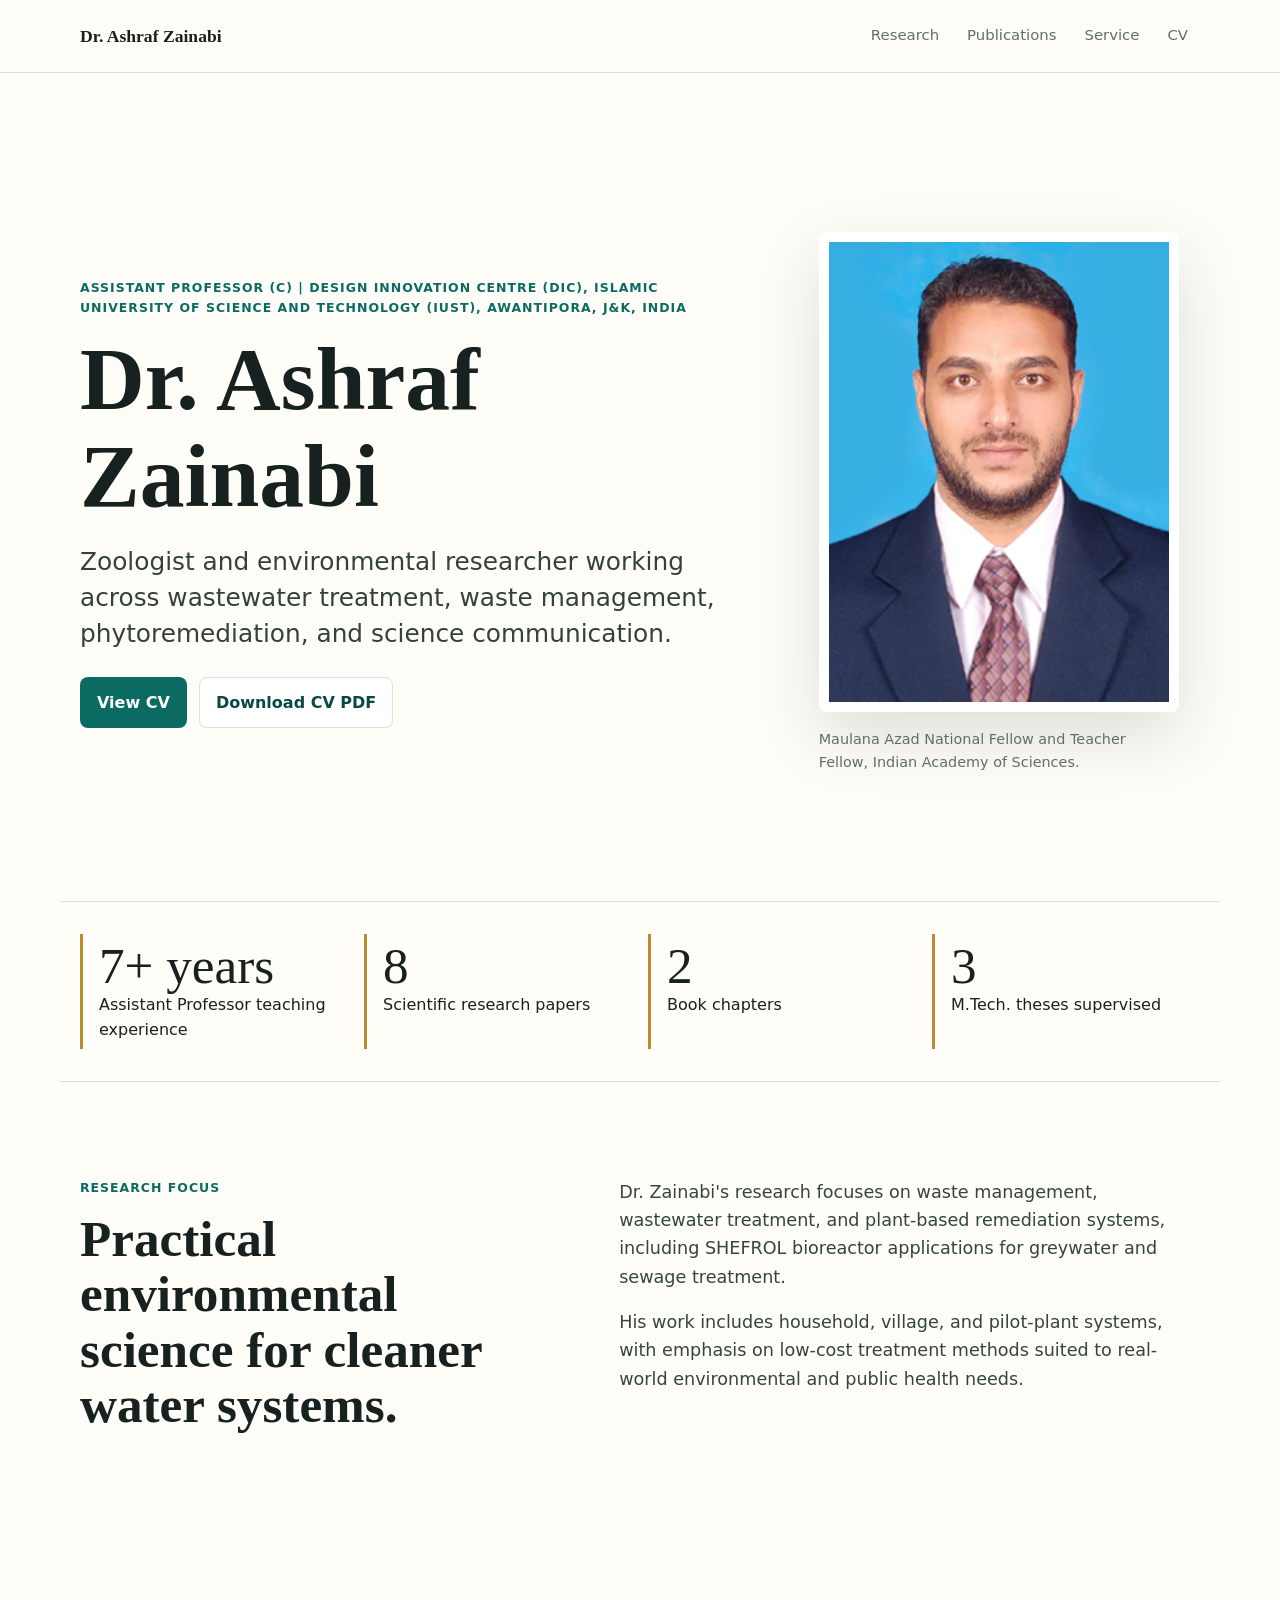
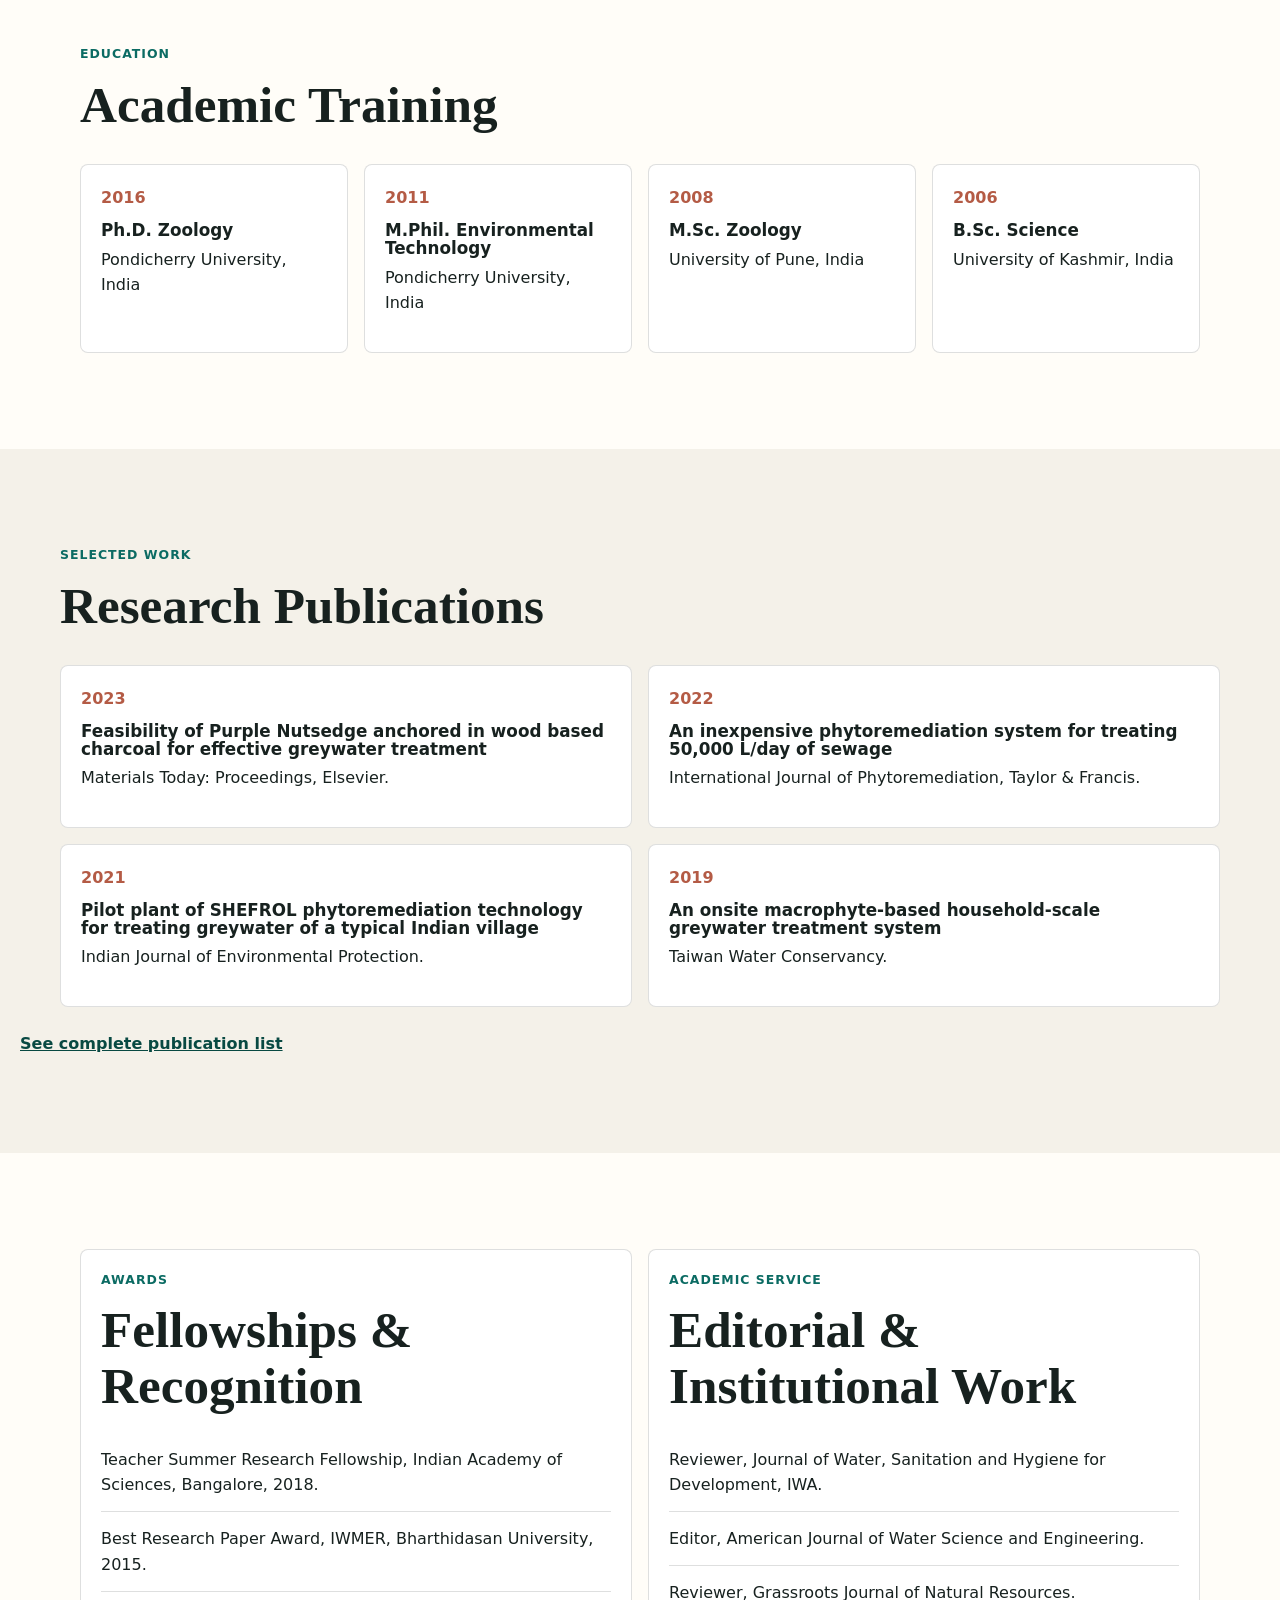
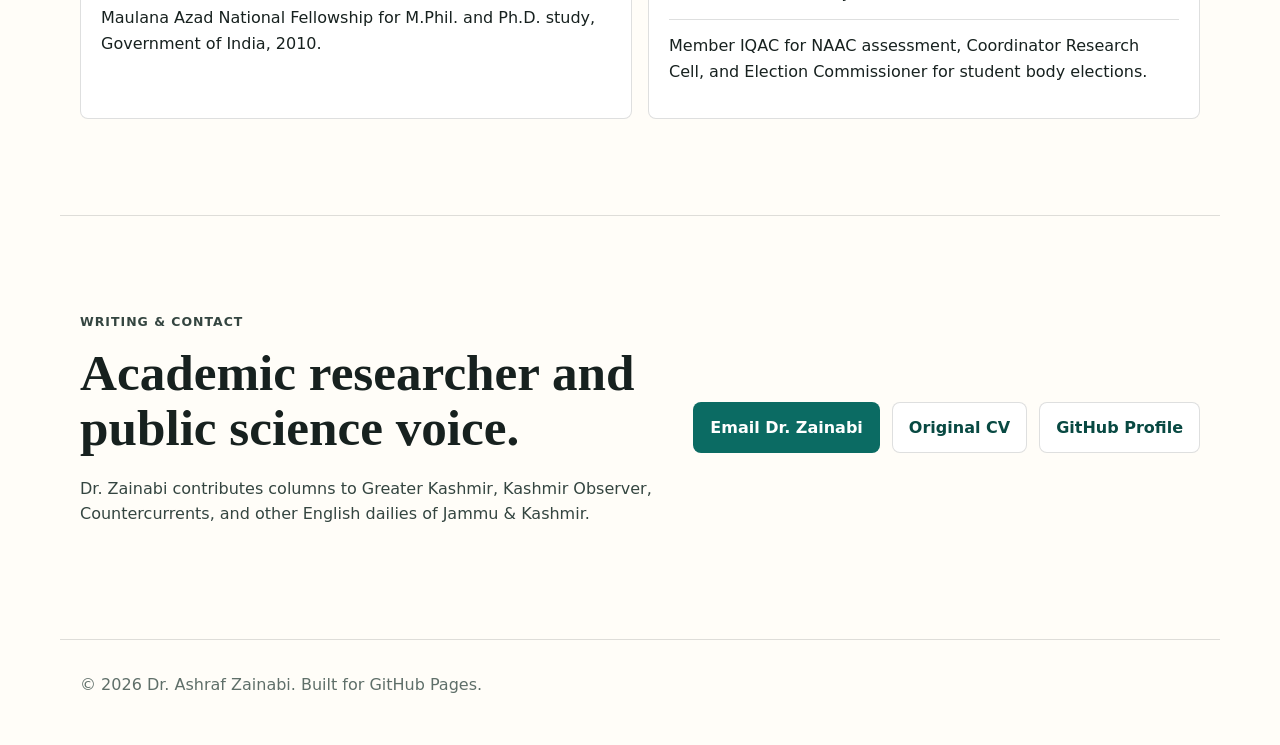
==== index.html @ 2466ce79 "Update academic designation" ====
<!doctype html>
<html lang="en">
  <head>
    <meta charset="utf-8">
    <meta name="viewport" content="width=device-width, initial-scale=1">
    <title>Dr. Ashraf Zainabi | Zoology, Wastewater Treatment & Environmental Research</title>
    <meta name="description" content="Academic profile of Dr. Ashraf Zainabi, Assistant Professor and researcher in waste management, wastewater treatment, and phytoremediation.">
    <meta property="og:title" content="Dr. Ashraf Zainabi">
    <meta property="og:description" content="Assistant Professor, researcher, columnist, and environmental scientist focused on waste management and wastewater treatment.">
    <meta property="og:image" content="assets/ashraf-zainabi-headshot.jpeg">
    <link rel="preload" href="assets/ashraf-zainabi-headshot.jpeg" as="image">
    <link rel="stylesheet" href="styles.css">
  </head>
  <body>
    <a class="skip-link" href="#main">Skip to content</a>
    <header class="site-header">
      <nav class="nav" aria-label="Primary">
        <a class="brand" href="index.html">Dr. Ashraf Zainabi</a>
        <div class="nav-links">
          <a href="#research">Research</a>
          <a href="#publications">Publications</a>
          <a href="#service">Service</a>
          <a href="cv.html">CV</a>
        </div>
      </nav>
    </header>

    <main id="main">
      <section class="hero section">
        <div class="hero-copy">
          <p class="eyebrow">Assistant Professor (C) | Design Innovation Centre (DIC), Islamic University of Science and Technology (IUST), Awantipora, J&amp;K, India</p>
          <h1>Dr. Ashraf Zainabi</h1>
          <p class="lead">Zoologist and environmental researcher working across wastewater treatment, waste management, phytoremediation, and science communication.</p>
          <div class="hero-actions" aria-label="Primary actions">
            <a class="button primary" href="cv.html">View CV</a>
            <a class="button secondary" href="assets/dr-ashraf-zainabi-cv.pdf" download>Download CV PDF</a>
          </div>
        </div>
        <figure class="portrait-wrap">
          <img class="portrait" src="assets/ashraf-zainabi-headshot.jpeg" alt="Portrait of Dr. Ashraf Zainabi">
          <figcaption>Maulana Azad National Fellow and Teacher Fellow, Indian Academy of Sciences.</figcaption>
        </figure>
      </section>

      <section class="metrics" aria-label="Career highlights">
        <article>
          <span class="metric">7+ years</span>
          <span>Assistant Professor teaching experience</span>
        </article>
        <article>
          <span class="metric">8</span>
          <span>Scientific research papers</span>
        </article>
        <article>
          <span class="metric">2</span>
          <span>Book chapters</span>
        </article>
        <article>
          <span class="metric">3</span>
          <span>M.Tech. theses supervised</span>
        </article>
      </section>

      <section id="research" class="section split">
        <div>
          <p class="eyebrow">Research Focus</p>
          <h2>Practical environmental science for cleaner water systems.</h2>
        </div>
        <div class="text-stack">
          <p>Dr. Zainabi's research focuses on waste management, wastewater treatment, and plant-based remediation systems, including SHEFROL bioreactor applications for greywater and sewage treatment.</p>
          <p>His work includes household, village, and pilot-plant systems, with emphasis on low-cost treatment methods suited to real-world environmental and public health needs.</p>
        </div>
      </section>

      <section class="section cards-section">
        <div class="section-heading">
          <p class="eyebrow">Education</p>
          <h2>Academic Training</h2>
        </div>
        <div class="timeline">
          <article>
            <span>2016</span>
            <h3>Ph.D. Zoology</h3>
            <p>Pondicherry University, India</p>
          </article>
          <article>
            <span>2011</span>
            <h3>M.Phil. Environmental Technology</h3>
            <p>Pondicherry University, India</p>
          </article>
          <article>
            <span>2008</span>
            <h3>M.Sc. Zoology</h3>
            <p>University of Pune, India</p>
          </article>
          <article>
            <span>2006</span>
            <h3>B.Sc. Science</h3>
            <p>University of Kashmir, India</p>
          </article>
        </div>
      </section>

      <section id="publications" class="section publication-band">
        <div class="section-heading">
          <p class="eyebrow">Selected Work</p>
          <h2>Research Publications</h2>
        </div>
        <div class="publication-list">
          <article>
            <span>2023</span>
            <h3>Feasibility of Purple Nutsedge anchored in wood based charcoal for effective greywater treatment</h3>
            <p>Materials Today: Proceedings, Elsevier.</p>
          </article>
          <article>
            <span>2022</span>
            <h3>An inexpensive phytoremediation system for treating 50,000 L/day of sewage</h3>
            <p>International Journal of Phytoremediation, Taylor & Francis.</p>
          </article>
          <article>
            <span>2021</span>
            <h3>Pilot plant of SHEFROL phytoremediation technology for treating greywater of a typical Indian village</h3>
            <p>Indian Journal of Environmental Protection.</p>
          </article>
          <article>
            <span>2019</span>
            <h3>An onsite macrophyte-based household-scale greywater treatment system</h3>
            <p>Taiwan Water Conservancy.</p>
          </article>
        </div>
        <a class="text-link" href="cv.html#publications">See complete publication list</a>
      </section>

      <section id="service" class="section feature-grid">
        <article>
          <p class="eyebrow">Awards</p>
          <h2>Fellowships & Recognition</h2>
          <ul class="clean-list">
            <li>Teacher Summer Research Fellowship, Indian Academy of Sciences, Bangalore, 2018.</li>
            <li>Best Research Paper Award, IWMER, Bharthidasan University, 2015.</li>
            <li>Maulana Azad National Fellowship for M.Phil. and Ph.D. study, Government of India, 2010.</li>
          </ul>
        </article>
        <article>
          <p class="eyebrow">Academic Service</p>
          <h2>Editorial & Institutional Work</h2>
          <ul class="clean-list">
            <li>Reviewer, Journal of Water, Sanitation and Hygiene for Development, IWA.</li>
            <li>Editor, American Journal of Water Science and Engineering.</li>
            <li>Reviewer, Grassroots Journal of Natural Resources.</li>
            <li>Member IQAC for NAAC assessment, Coordinator Research Cell, and Election Commissioner for student body elections.</li>
          </ul>
        </article>
      </section>

      <section class="section contact-band">
        <div>
          <p class="eyebrow">Writing & Contact</p>
          <h2>Academic researcher and public science voice.</h2>
          <p>Dr. Zainabi contributes columns to Greater Kashmir, Kashmir Observer, Countercurrents, and other English dailies of Jammu & Kashmir.</p>
        </div>
        <div class="contact-actions">
          <a class="button primary" href="mailto:bhatashraf@gmail.com">Email Dr. Zainabi</a>
          <a class="button secondary" href="assets/dr-ashraf-zainabi-original-cv.pdf" download>Original CV</a>
          <a class="button secondary" href="https://github.com/drashrafzainabi">GitHub Profile</a>
        </div>
      </section>
    </main>

    <footer class="footer">
      <p>&copy; <span id="year"></span> Dr. Ashraf Zainabi. Built for GitHub Pages.</p>
    </footer>
    <script src="script.js"></script>
  </body>
</html>
---- styles.css ----
:root {
  --ink: #17211f;
  --muted: #5f6f69;
  --paper: #fffdf8;
  --surface: #f4f1e9;
  --teal: #0b6b63;
  --teal-dark: #084942;
  --gold: #b98a31;
  --clay: #b45b45;
  --line: rgba(23, 33, 31, 0.14);
  --shadow: 0 24px 70px rgba(10, 35, 31, 0.14);
  --radius: 8px;
}

* {
  box-sizing: border-box;
}

html {
  scroll-behavior: smooth;
}

body {
  margin: 0;
  background: var(--paper);
  color: var(--ink);
  font-family: Inter, ui-sans-serif, system-ui, -apple-system, BlinkMacSystemFont, "Segoe UI", sans-serif;
  line-height: 1.6;
}

a {
  color: inherit;
}

img {
  display: block;
  max-width: 100%;
}

.skip-link {
  background: var(--ink);
  color: #fff;
  left: 1rem;
  padding: 0.65rem 0.85rem;
  position: absolute;
  top: -5rem;
  z-index: 10;
}

.skip-link:focus {
  top: 1rem;
}

.site-header {
  background: rgba(255, 253, 248, 0.86);
  border-bottom: 1px solid var(--line);
  position: sticky;
  top: 0;
  z-index: 5;
  backdrop-filter: blur(18px);
}

.nav {
  align-items: center;
  display: flex;
  gap: 1.5rem;
  justify-content: space-between;
  margin: 0 auto;
  max-width: 1160px;
  min-height: 72px;
  padding: 0 1.25rem;
}

.brand {
  font-family: Georgia, "Times New Roman", serif;
  font-size: 1.1rem;
  font-weight: 700;
  text-decoration: none;
}

.nav-links {
  align-items: center;
  display: flex;
  flex-wrap: wrap;
  gap: 0.25rem;
  justify-content: flex-end;
}

.nav-links a {
  border-radius: 999px;
  color: var(--muted);
  font-size: 0.93rem;
  padding: 0.45rem 0.75rem;
  text-decoration: none;
}

.nav-links a:hover,
.nav-links .current-page {
  background: var(--surface);
  color: var(--teal-dark);
}

.section,
.metrics {
  margin: 0 auto;
  max-width: 1160px;
  padding: 6rem 1.25rem;
}

.hero {
  align-items: center;
  display: grid;
  gap: 4rem;
  grid-template-columns: minmax(0, 1.15fr) minmax(260px, 0.65fr);
  min-height: calc(100vh - 72px);
  padding-bottom: 4rem;
}

.eyebrow {
  color: var(--teal);
  font-size: 0.78rem;
  font-weight: 800;
  letter-spacing: 0.08em;
  margin: 0 0 0.8rem;
  text-transform: uppercase;
}

h1,
h2,
h3,
p {
  margin-top: 0;
}

h1,
h2,
h3 {
  line-height: 1.08;
}

h1 {
  font-family: Georgia, "Times New Roman", serif;
  font-size: clamp(3rem, 7vw, 6.8rem);
  letter-spacing: 0;
  margin-bottom: 1.25rem;
}

h2 {
  font-family: Georgia, "Times New Roman", serif;
  font-size: clamp(2rem, 4vw, 3.7rem);
  letter-spacing: 0;
  margin-bottom: 1.25rem;
}

h3 {
  font-size: 1.05rem;
  margin-bottom: 0.45rem;
}

.lead {
  color: #33413e;
  font-size: clamp(1.15rem, 2.4vw, 1.55rem);
  line-height: 1.45;
  max-width: 760px;
}

.hero-actions,
.contact-actions,
.cv-toolbar {
  display: flex;
  flex-wrap: wrap;
  gap: 0.75rem;
}

.button {
  align-items: center;
  border: 1px solid transparent;
  border-radius: var(--radius);
  cursor: pointer;
  display: inline-flex;
  font: inherit;
  font-weight: 800;
  justify-content: center;
  min-height: 46px;
  padding: 0.72rem 1rem;
  text-decoration: none;
}

.button.primary {
  background: var(--teal);
  color: #fff;
}

.button.primary:hover {
  background: var(--teal-dark);
}

.button.secondary {
  background: #fff;
  border-color: var(--line);
  color: var(--teal-dark);
}

.portrait-wrap {
  margin: 0;
}

.portrait {
  aspect-ratio: 3 / 4;
  border: 10px solid #fff;
  border-radius: var(--radius);
  box-shadow: var(--shadow);
  object-fit: cover;
  width: min(100%, 360px);
}

.portrait-wrap figcaption {
  color: var(--muted);
  font-size: 0.9rem;
  margin-top: 1rem;
  max-width: 360px;
}

.metrics {
  border-bottom: 1px solid var(--line);
  border-top: 1px solid var(--line);
  display: grid;
  gap: 1rem;
  grid-template-columns: repeat(4, minmax(0, 1fr));
  padding-bottom: 2rem;
  padding-top: 2rem;
}

.metrics article {
  border-left: 3px solid var(--gold);
  min-height: 108px;
  padding: 0.4rem 1rem;
}

.metric {
  display: block;
  font-family: Georgia, "Times New Roman", serif;
  font-size: clamp(2rem, 4vw, 3.5rem);
  line-height: 1;
}

.split {
  display: grid;
  gap: 4rem;
  grid-template-columns: minmax(0, 0.9fr) minmax(0, 1.1fr);
}

.text-stack {
  color: #344540;
  font-size: 1.1rem;
}

.section-heading {
  margin-bottom: 2rem;
  max-width: 720px;
}

.timeline {
  display: grid;
  gap: 1rem;
  grid-template-columns: repeat(4, minmax(0, 1fr));
}

.timeline article,
.feature-grid article,
.publication-list article {
  background: #fff;
  border: 1px solid var(--line);
  border-radius: var(--radius);
  padding: 1.25rem;
}

.timeline span,
.publication-list span {
  color: var(--clay);
  display: inline-block;
  font-weight: 800;
  margin-bottom: 0.65rem;
}

.publication-band {
  background: var(--surface);
  max-width: none;
}

.publication-band > * {
  margin-left: auto;
  margin-right: auto;
  max-width: 1160px;
}

.publication-list {
  display: grid;
  gap: 1rem;
  grid-template-columns: repeat(2, minmax(0, 1fr));
}

.text-link {
  color: var(--teal-dark);
  display: inline-block;
  font-weight: 800;
  margin-top: 1.5rem;
}

.feature-grid {
  display: grid;
  gap: 1rem;
  grid-template-columns: repeat(2, minmax(0, 1fr));
}

.clean-list {
  list-style: none;
  margin: 0;
  padding: 0;
}

.clean-list li {
  border-top: 1px solid var(--line);
  padding: 0.85rem 0;
}

.clean-list li:first-child {
  border-top: 0;
}

.contact-band {
  align-items: center;
  border-top: 1px solid var(--line);
  display: grid;
  gap: 2rem;
  grid-template-columns: minmax(0, 1fr) auto;
}

.contact-band p {
  color: #344540;
  max-width: 700px;
}

.footer {
  border-top: 1px solid var(--line);
  color: var(--muted);
  margin: 0 auto;
  max-width: 1160px;
  padding: 2rem 1.25rem;
}

.cv-body {
  background: #e9ede8;
}

.cv-shell {
  margin: 0 auto;
  max-width: 980px;
  padding: 2rem 1.25rem 5rem;
}

.cv-toolbar {
  justify-content: flex-end;
  margin-bottom: 1rem;
}

.cv-page {
  background: #fff;
  border-radius: var(--radius);
  box-shadow: var(--shadow);
  padding: 3rem;
}

.cv-header {
  align-items: center;
  border-bottom: 4px solid var(--teal);
  display: grid;
  gap: 2rem;
  grid-template-columns: minmax(0, 1fr) 130px;
  padding-bottom: 1.5rem;
}

.cv-header h1 {
  font-size: clamp(2.35rem, 5vw, 4.2rem);
  margin-bottom: 0.7rem;
}

.cv-header p {
  color: #394743;
  margin-bottom: 0.35rem;
}

.cv-header img {
  aspect-ratio: 3 / 4;
  border-radius: var(--radius);
  object-fit: cover;
}

.cv-summary {
  background: #f4f8f6;
  border: 1px solid rgba(11, 107, 99, 0.2);
  border-radius: var(--radius);
  display: grid;
  gap: 1rem;
  margin: 1.5rem 0 2rem;
  padding: 1rem;
}

.cv-summary > div {
  display: grid;
  gap: 1rem;
  grid-template-columns: 120px minmax(0, 1fr);
}

.cv-summary p {
  margin-bottom: 0;
}

.cv-label {
  color: var(--teal-dark);
  font-weight: 800;
}

.cv-section {
  border-top: 1px solid var(--line);
  padding: 1.4rem 0;
}

.cv-section h2 {
  color: var(--teal-dark);
  font-family: Inter, ui-sans-serif, system-ui, sans-serif;
  font-size: 1rem;
  letter-spacing: 0.08em;
  margin-bottom: 0.8rem;
  text-transform: uppercase;
}

.cv-section ol,
.cv-section ul {
  margin: 0;
  padding-left: 1.25rem;
}

.cv-section li {
  margin-bottom: 0.65rem;
  padding-left: 0.2rem;
}

.cv-list.compact p {
  align-items: baseline;
  border-bottom: 1px solid var(--line);
  display: grid;
  gap: 1rem;
  grid-template-columns: minmax(210px, 0.85fr) minmax(220px, 1fr) auto;
  margin-bottom: 0;
  padding: 0.7rem 0;
}

.cv-list.compact p:first-child {
  padding-top: 0;
}

.cv-list.compact span {
  color: var(--clay);
  font-weight: 800;
  white-space: nowrap;
}

.cv-list.compact .institution {
  color: var(--ink);
  font-weight: 400;
  white-space: normal;
}

.two-column {
  display: grid;
  gap: 2rem;
  grid-template-columns: repeat(2, minmax(0, 1fr));
}

.references {
  padding-bottom: 0;
}

@media (max-width: 820px) {
  .nav {
    align-items: flex-start;
    flex-direction: column;
    gap: 0.7rem;
    padding-bottom: 1rem;
    padding-top: 1rem;
  }

  .hero,
  .split,
  .contact-band,
  .feature-grid,
  .two-column {
    grid-template-columns: 1fr;
  }

  .hero {
    gap: 2rem;
    min-height: auto;
    padding-top: 4rem;
  }

  .metrics,
  .timeline,
  .publication-list {
    grid-template-columns: repeat(2, minmax(0, 1fr));
  }

  .cv-page {
    padding: 1.5rem;
  }

  .cv-header {
    grid-template-columns: 1fr;
  }

  .cv-header img {
    max-width: 140px;
  }
}

@media (max-width: 560px) {
  .section,
  .metrics {
    padding-left: 1rem;
    padding-right: 1rem;
  }

  .metrics,
  .timeline,
  .publication-list {
    grid-template-columns: 1fr;
  }

  .nav-links {
    justify-content: flex-start;
  }

  .button {
    width: 100%;
  }

  .cv-summary > div,
  .cv-list.compact p {
    display: block;
  }

  .cv-list.compact span {
    display: block;
  }
}

@media print {
  @page {
    margin: 0.55in;
    size: letter;
  }

  body,
  .cv-body {
    background: #fff;
    color: #111;
  }

  .no-print,
  .site-header {
    display: none !important;
  }

  .cv-shell {
    max-width: none;
    padding: 0;
  }

  .cv-page {
    border-radius: 0;
    box-shadow: none;
    padding: 0;
  }

  .cv-header {
    grid-template-columns: minmax(0, 1fr) 100px;
  }

  .cv-header h1 {
    font-size: 30pt;
  }

  .cv-section {
    break-inside: avoid;
    padding: 0.8rem 0;
  }

  .cv-section li {
    margin-bottom: 0.35rem;
  }

  a {
    text-decoration: none;
  }
}
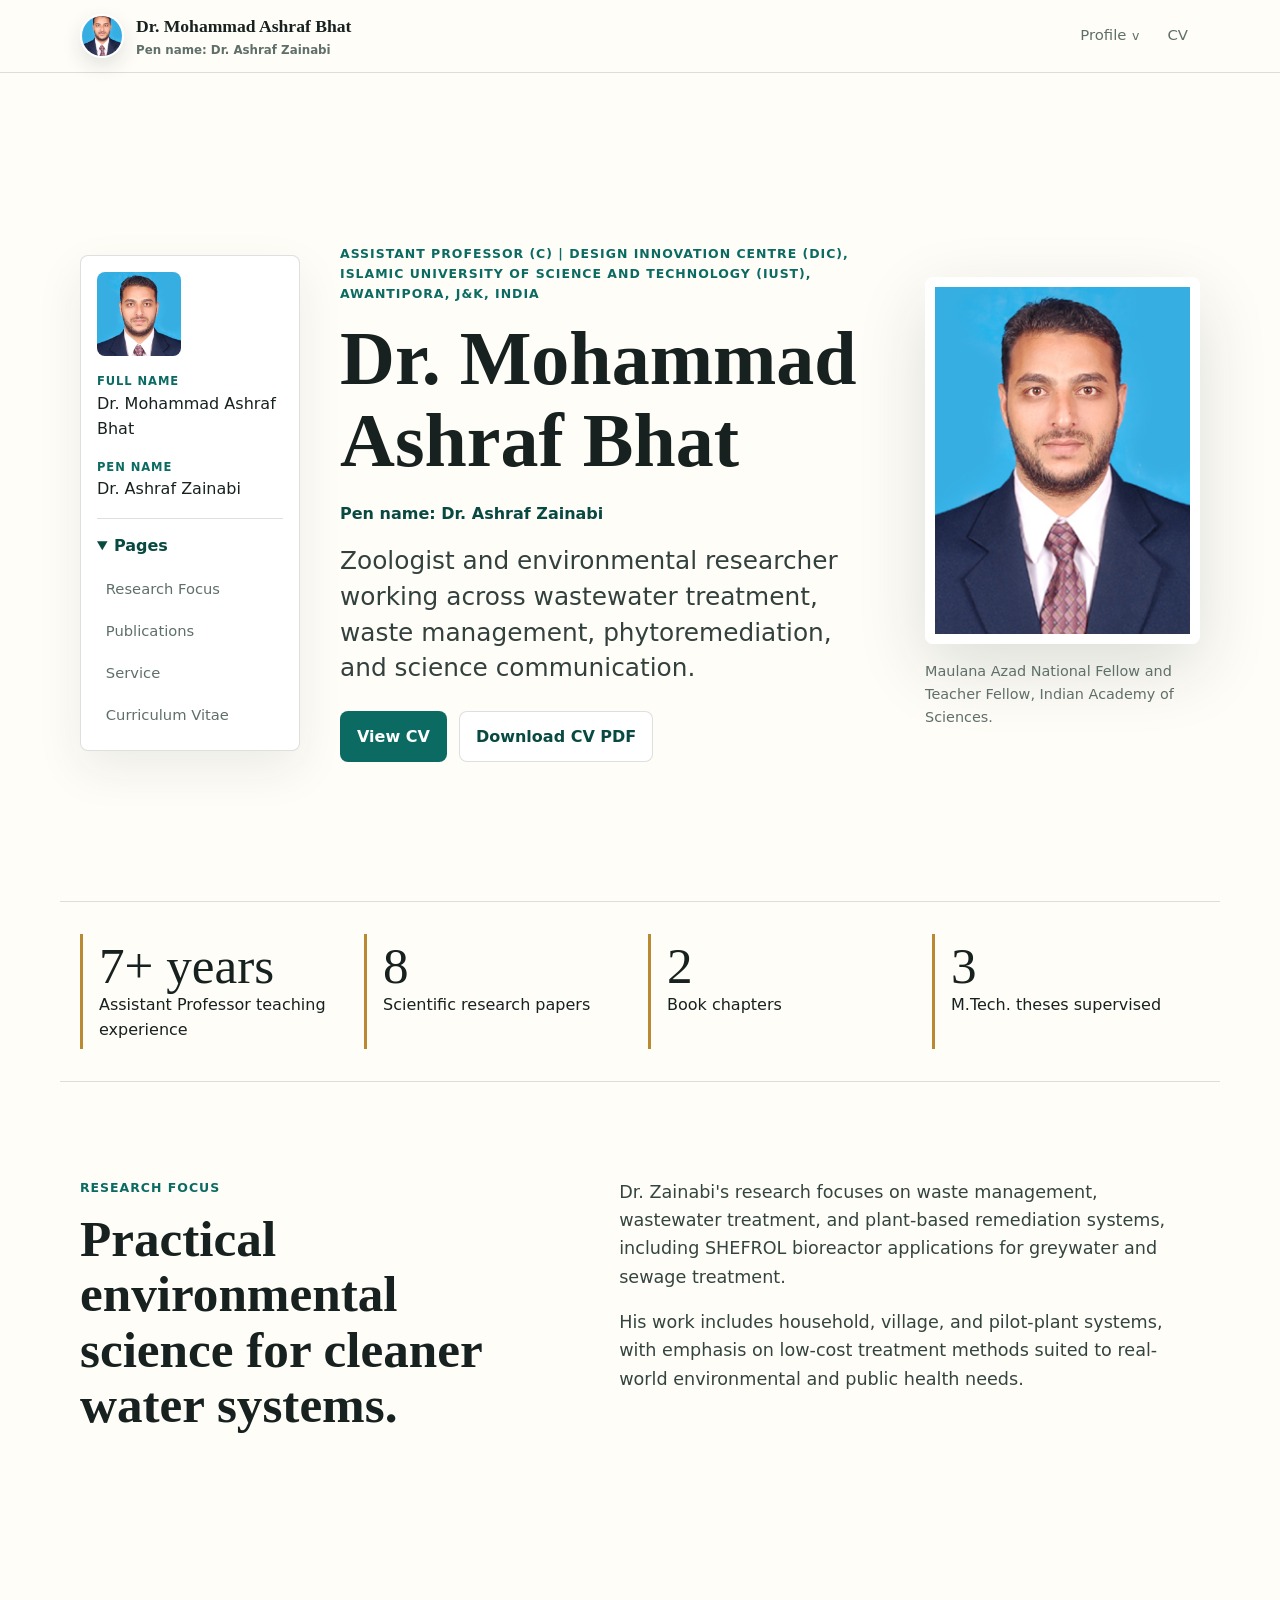
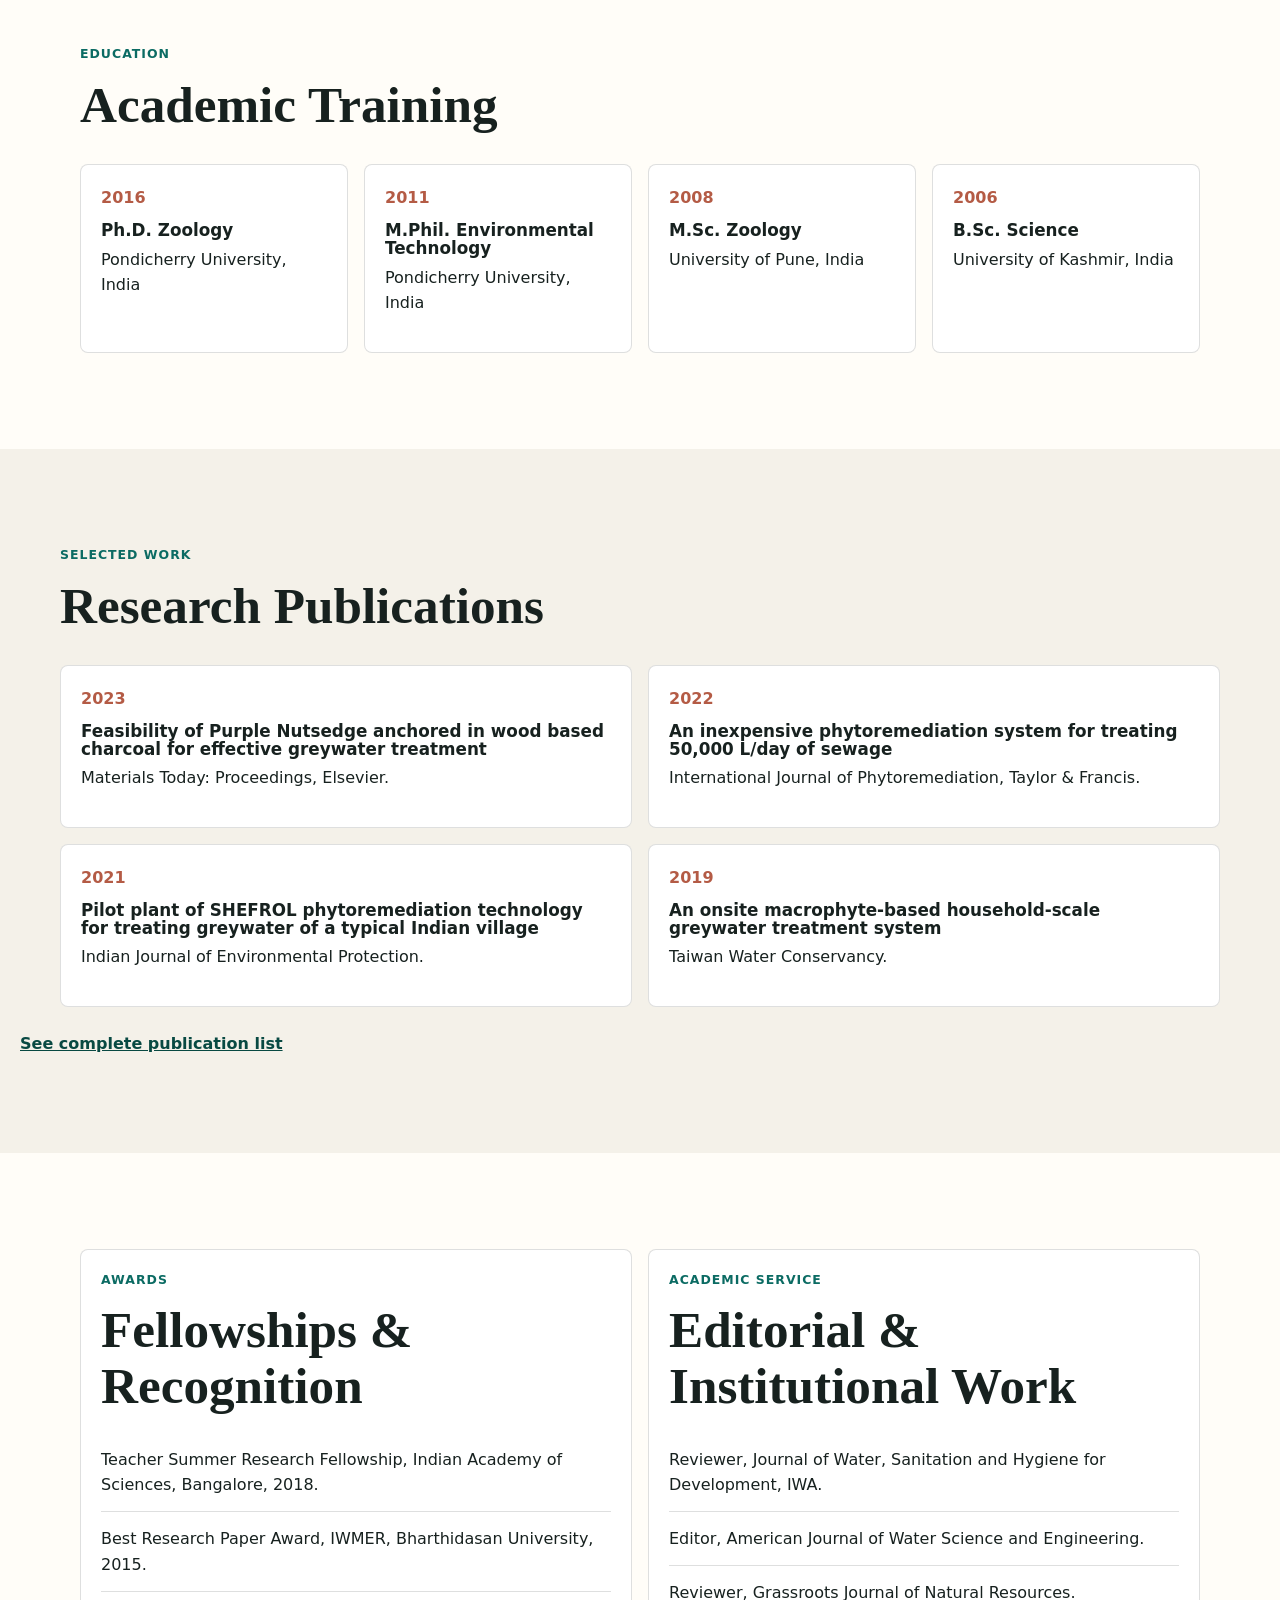
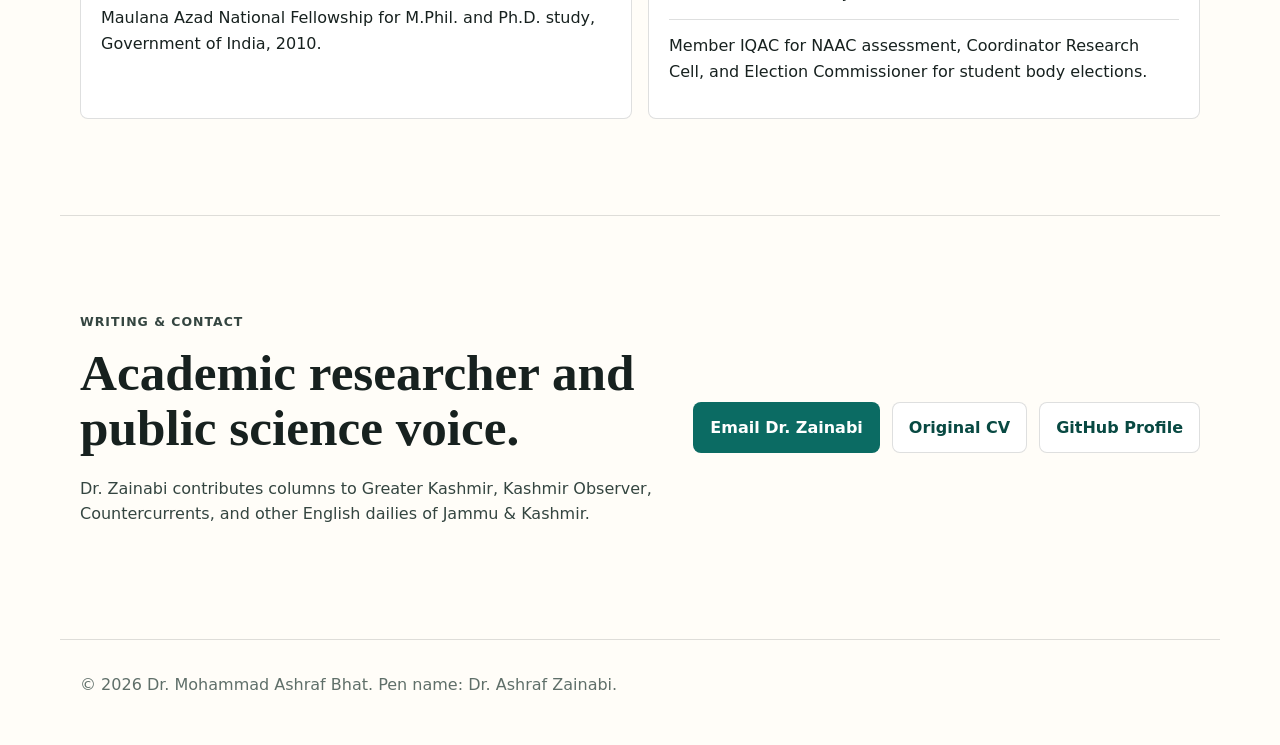
==== commit 0ea125ef: "Add full name and profile navigation" ====
--- a/index.html
+++ b/index.html
@@ -3,9 +3,9 @@
   <head>
     <meta charset="utf-8">
     <meta name="viewport" content="width=device-width, initial-scale=1">
-    <title>Dr. Ashraf Zainabi | Zoology, Wastewater Treatment & Environmental Research</title>
-    <meta name="description" content="Academic profile of Dr. Ashraf Zainabi, Assistant Professor and researcher in waste management, wastewater treatment, and phytoremediation.">
-    <meta property="og:title" content="Dr. Ashraf Zainabi">
+    <title>Dr. Mohammad Ashraf Bhat | Pen Name: Dr. Ashraf Zainabi</title>
+    <meta name="description" content="Academic profile of Dr. Mohammad Ashraf Bhat, known by the pen name Dr. Ashraf Zainabi, Assistant Professor and researcher in waste management, wastewater treatment, and phytoremediation.">
+    <meta property="og:title" content="Dr. Mohammad Ashraf Bhat">
     <meta property="og:description" content="Assistant Professor, researcher, columnist, and environmental scientist focused on waste management and wastewater treatment.">
     <meta property="og:image" content="assets/ashraf-zainabi-headshot.jpeg">
     <link rel="preload" href="assets/ashraf-zainabi-headshot.jpeg" as="image">
@@ -15,11 +15,23 @@
     <a class="skip-link" href="#main">Skip to content</a>
     <header class="site-header">
       <nav class="nav" aria-label="Primary">
-        <a class="brand" href="index.html">Dr. Ashraf Zainabi</a>
+        <a class="brand brand-with-photo" href="index.html">
+          <img src="assets/ashraf-zainabi-headshot.jpeg" alt="">
+          <span>
+            <strong>Dr. Mohammad Ashraf Bhat</strong>
+            <small>Pen name: Dr. Ashraf Zainabi</small>
+          </span>
+        </a>
         <div class="nav-links">
-          <a href="#research">Research</a>
-          <a href="#publications">Publications</a>
-          <a href="#service">Service</a>
+          <details class="nav-dropdown">
+            <summary>Profile</summary>
+            <div>
+              <a href="#research">Research</a>
+              <a href="#publications">Publications</a>
+              <a href="#service">Service</a>
+              <a href="#contact">Contact</a>
+            </div>
+          </details>
           <a href="cv.html">CV</a>
         </div>
       </nav>
@@ -27,9 +39,30 @@
 
     <main id="main">
       <section class="hero section">
+        <aside class="identity-panel" aria-label="Profile navigation">
+          <img src="assets/ashraf-zainabi-headshot.jpeg" alt="Portrait of Dr. Mohammad Ashraf Bhat">
+          <div>
+            <p class="panel-label">Full name</p>
+            <p>Dr. Mohammad Ashraf Bhat</p>
+          </div>
+          <div>
+            <p class="panel-label">Pen name</p>
+            <p>Dr. Ashraf Zainabi</p>
+          </div>
+          <details open>
+            <summary>Pages</summary>
+            <nav aria-label="Page sections">
+              <a href="#research">Research Focus</a>
+              <a href="#publications">Publications</a>
+              <a href="#service">Service</a>
+              <a href="cv.html">Curriculum Vitae</a>
+            </nav>
+          </details>
+        </aside>
         <div class="hero-copy">
           <p class="eyebrow">Assistant Professor (C) | Design Innovation Centre (DIC), Islamic University of Science and Technology (IUST), Awantipora, J&amp;K, India</p>
-          <h1>Dr. Ashraf Zainabi</h1>
+          <h1>Dr. Mohammad Ashraf Bhat</h1>
+          <p class="pen-name">Pen name: Dr. Ashraf Zainabi</p>
           <p class="lead">Zoologist and environmental researcher working across wastewater treatment, waste management, phytoremediation, and science communication.</p>
           <div class="hero-actions" aria-label="Primary actions">
             <a class="button primary" href="cv.html">View CV</a>
@@ -153,7 +186,7 @@
         </article>
       </section>
 
-      <section class="section contact-band">
+      <section id="contact" class="section contact-band">
         <div>
           <p class="eyebrow">Writing & Contact</p>
           <h2>Academic researcher and public science voice.</h2>
@@ -168,7 +201,7 @@
     </main>
 
     <footer class="footer">
-      <p>&copy; <span id="year"></span> Dr. Ashraf Zainabi. Built for GitHub Pages.</p>
+      <p>&copy; <span id="year"></span> Dr. Mohammad Ashraf Bhat. Pen name: Dr. Ashraf Zainabi.</p>
     </footer>
     <script src="script.js"></script>
   </body>
--- a/styles.css
+++ b/styles.css
@@ -72,10 +72,34 @@
 }
 
 .brand {
+  align-items: center;
+  display: inline-flex;
   font-family: Georgia, "Times New Roman", serif;
   font-size: 1.1rem;
+  gap: 0.75rem;
   font-weight: 700;
   text-decoration: none;
+}
+
+.brand-with-photo img {
+  aspect-ratio: 1;
+  border: 2px solid #fff;
+  border-radius: 50%;
+  box-shadow: 0 8px 20px rgba(10, 35, 31, 0.12);
+  object-fit: cover;
+  width: 44px;
+}
+
+.brand-with-photo span {
+  display: grid;
+  gap: 0.05rem;
+}
+
+.brand-with-photo small {
+  color: var(--muted);
+  font-family: Inter, ui-sans-serif, system-ui, sans-serif;
+  font-size: 0.74rem;
+  font-weight: 700;
 }
 
 .nav-links {
@@ -94,6 +118,54 @@
   text-decoration: none;
 }
 
+.nav-dropdown {
+  position: relative;
+}
+
+.nav-dropdown summary {
+  border-radius: 999px;
+  color: var(--muted);
+  cursor: pointer;
+  font-size: 0.93rem;
+  list-style: none;
+  padding: 0.45rem 0.75rem;
+}
+
+.nav-dropdown summary::-webkit-details-marker {
+  display: none;
+}
+
+.nav-dropdown summary::after {
+  content: "v";
+  font-size: 0.78rem;
+  margin-left: 0.35rem;
+}
+
+.nav-dropdown[open] summary,
+.nav-dropdown summary:hover {
+  background: var(--surface);
+  color: var(--teal-dark);
+}
+
+.nav-dropdown div {
+  background: #fff;
+  border: 1px solid var(--line);
+  border-radius: var(--radius);
+  box-shadow: 0 18px 50px rgba(10, 35, 31, 0.12);
+  display: grid;
+  min-width: 190px;
+  padding: 0.35rem;
+  position: absolute;
+  right: 0;
+  top: calc(100% + 0.55rem);
+  z-index: 20;
+}
+
+.nav-dropdown div a {
+  border-radius: 6px;
+  padding: 0.55rem 0.7rem;
+}
+
 .nav-links a:hover,
 .nav-links .current-page {
   background: var(--surface);
@@ -110,10 +182,76 @@
 .hero {
   align-items: center;
   display: grid;
-  gap: 4rem;
-  grid-template-columns: minmax(0, 1.15fr) minmax(260px, 0.65fr);
+  gap: 2.5rem;
+  grid-template-columns: 220px minmax(0, 1.15fr) minmax(240px, 0.58fr);
   min-height: calc(100vh - 72px);
   padding-bottom: 4rem;
+}
+
+.hero h1 {
+  font-size: 4.75rem;
+  max-width: 640px;
+}
+
+.identity-panel {
+  align-self: center;
+  background: #fff;
+  border: 1px solid var(--line);
+  border-radius: var(--radius);
+  box-shadow: 0 18px 48px rgba(10, 35, 31, 0.08);
+  display: grid;
+  gap: 1rem;
+  padding: 1rem;
+}
+
+.identity-panel > img {
+  aspect-ratio: 1;
+  border-radius: var(--radius);
+  object-fit: cover;
+  object-position: top center;
+  width: 84px;
+}
+
+.identity-panel p {
+  margin: 0;
+}
+
+.panel-label {
+  color: var(--teal);
+  font-size: 0.72rem;
+  font-weight: 800;
+  letter-spacing: 0.08em;
+  text-transform: uppercase;
+}
+
+.identity-panel details {
+  border-top: 1px solid var(--line);
+  padding-top: 0.9rem;
+}
+
+.identity-panel summary {
+  color: var(--teal-dark);
+  cursor: pointer;
+  font-weight: 800;
+}
+
+.identity-panel nav {
+  display: grid;
+  gap: 0.25rem;
+  margin-top: 0.7rem;
+}
+
+.identity-panel nav a {
+  border-radius: 6px;
+  color: var(--muted);
+  font-size: 0.92rem;
+  padding: 0.45rem 0.55rem;
+  text-decoration: none;
+}
+
+.identity-panel nav a:hover {
+  background: var(--surface);
+  color: var(--teal-dark);
 }
 
 .eyebrow {
@@ -162,6 +300,13 @@
   font-size: clamp(1.15rem, 2.4vw, 1.55rem);
   line-height: 1.45;
   max-width: 760px;
+}
+
+.pen-name {
+  color: var(--teal-dark);
+  font-size: 1rem;
+  font-weight: 800;
+  margin-bottom: 1rem;
 }
 
 .hero-actions,
@@ -388,6 +533,11 @@
 .cv-header p {
   color: #394743;
   margin-bottom: 0.35rem;
+}
+
+.cv-pen-name {
+  color: var(--teal-dark) !important;
+  font-weight: 800;
 }
 
 .cv-header img {
@@ -505,6 +655,25 @@
     padding-top: 4rem;
   }
 
+  .hero h1 {
+    font-size: 3.4rem;
+    max-width: 100%;
+  }
+
+  .identity-panel {
+    align-items: center;
+    grid-template-columns: 80px minmax(0, 1fr);
+  }
+
+  .identity-panel details {
+    grid-column: 1 / -1;
+  }
+
+  .nav-dropdown div {
+    left: 0;
+    right: auto;
+  }
+
   .metrics,
   .timeline,
   .publication-list {
@@ -541,6 +710,26 @@
     justify-content: flex-start;
   }
 
+  .brand-with-photo img {
+    width: 38px;
+  }
+
+  .brand-with-photo strong {
+    font-size: 0.98rem;
+  }
+
+  .brand-with-photo small {
+    font-size: 0.68rem;
+  }
+
+  .identity-panel {
+    grid-template-columns: 1fr;
+  }
+
+  .hero h1 {
+    font-size: 3rem;
+  }
+
   .button {
     width: 100%;
   }
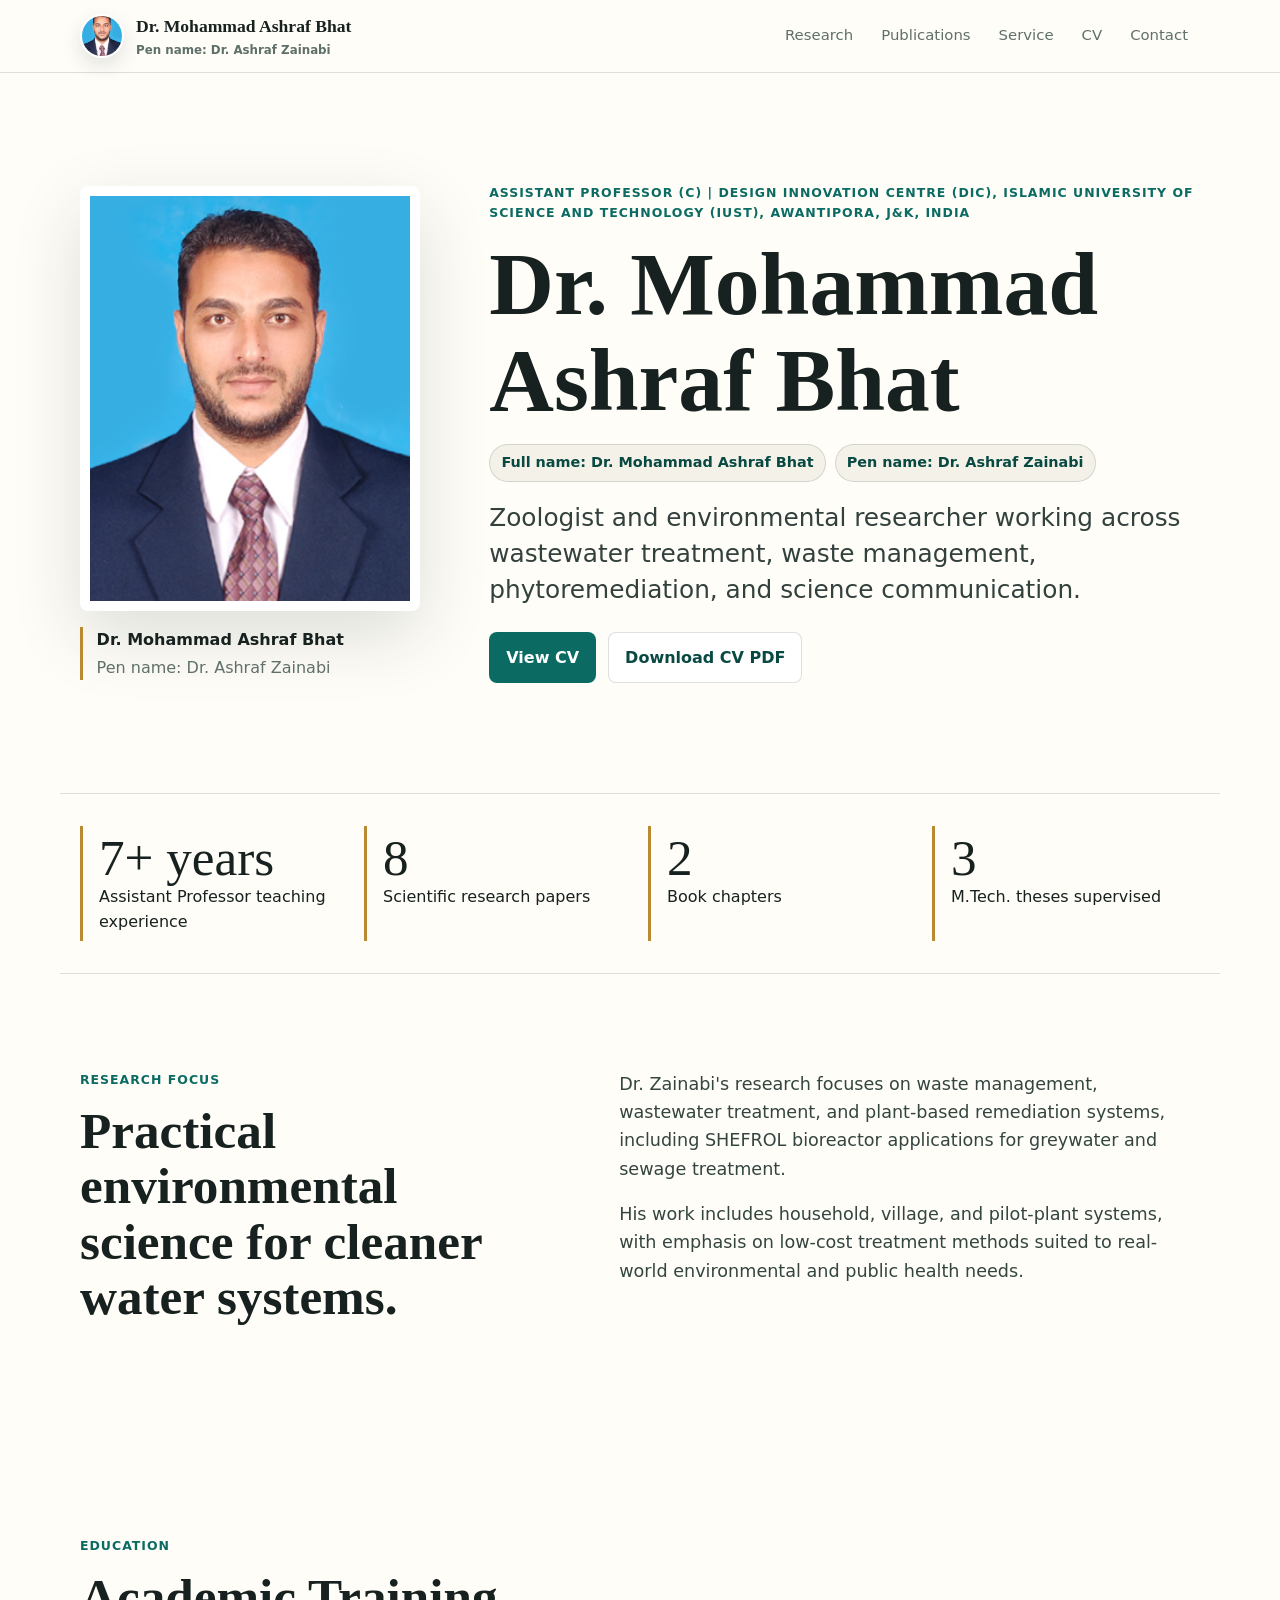
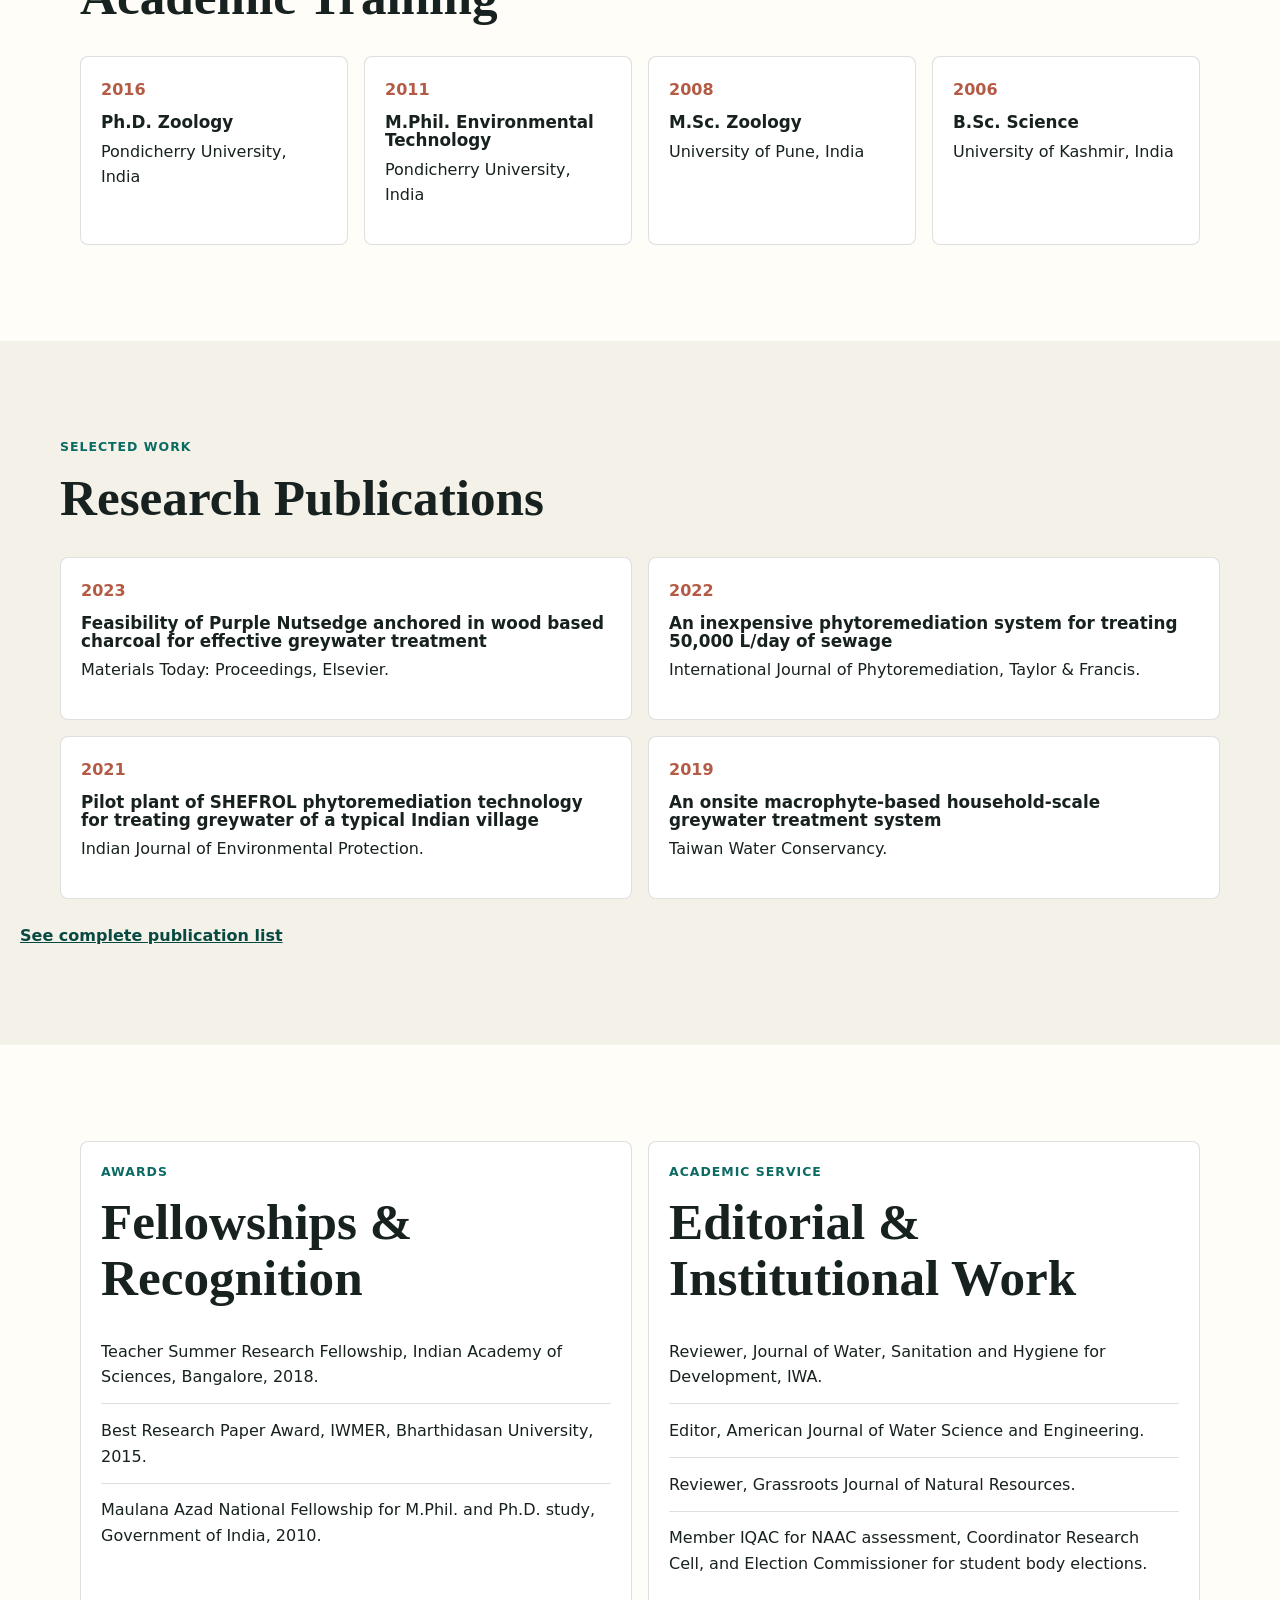
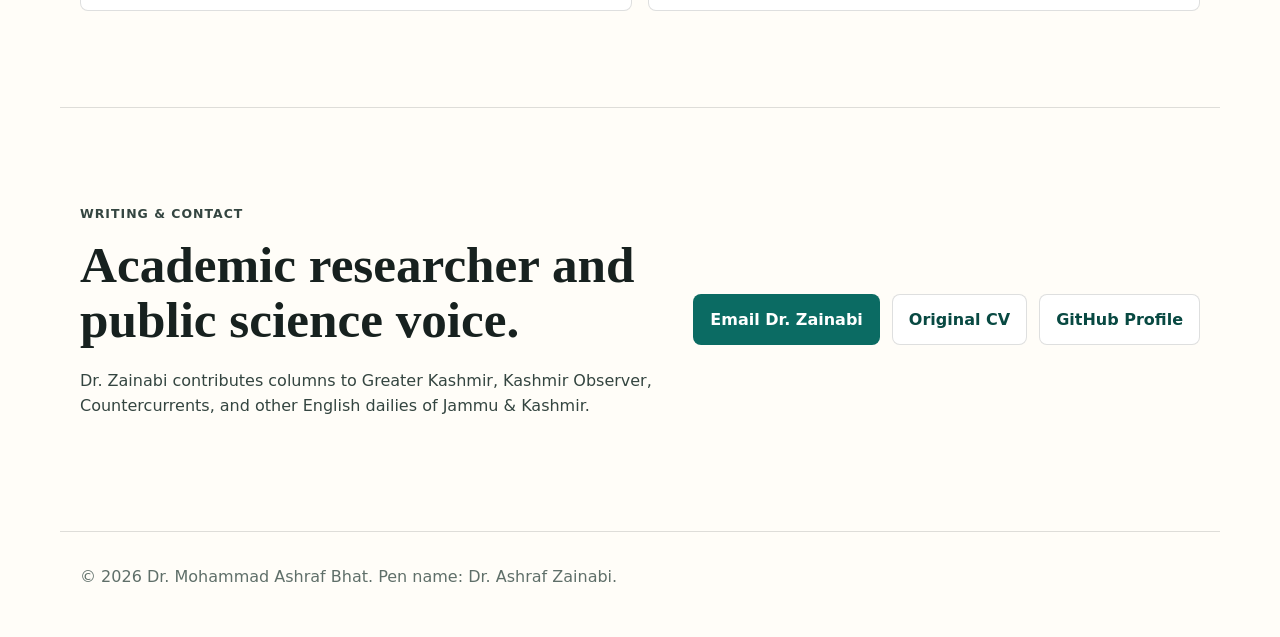
==== commit 1937fc58: "Simplify academic homepage layout" ====
--- a/index.html
+++ b/index.html
@@ -23,56 +23,37 @@
           </span>
         </a>
         <div class="nav-links">
-          <details class="nav-dropdown">
-            <summary>Profile</summary>
-            <div>
-              <a href="#research">Research</a>
-              <a href="#publications">Publications</a>
-              <a href="#service">Service</a>
-              <a href="#contact">Contact</a>
-            </div>
-          </details>
+          <a href="#research">Research</a>
+          <a href="#publications">Publications</a>
+          <a href="#service">Service</a>
           <a href="cv.html">CV</a>
+          <a href="#contact">Contact</a>
         </div>
       </nav>
     </header>
 
     <main id="main">
       <section class="hero section">
-        <aside class="identity-panel" aria-label="Profile navigation">
+        <figure class="hero-portrait">
           <img src="assets/ashraf-zainabi-headshot.jpeg" alt="Portrait of Dr. Mohammad Ashraf Bhat">
-          <div>
-            <p class="panel-label">Full name</p>
-            <p>Dr. Mohammad Ashraf Bhat</p>
-          </div>
-          <div>
-            <p class="panel-label">Pen name</p>
-            <p>Dr. Ashraf Zainabi</p>
-          </div>
-          <details open>
-            <summary>Pages</summary>
-            <nav aria-label="Page sections">
-              <a href="#research">Research Focus</a>
-              <a href="#publications">Publications</a>
-              <a href="#service">Service</a>
-              <a href="cv.html">Curriculum Vitae</a>
-            </nav>
-          </details>
-        </aside>
+          <figcaption>
+            <strong>Dr. Mohammad Ashraf Bhat</strong>
+            <span>Pen name: Dr. Ashraf Zainabi</span>
+          </figcaption>
+        </figure>
         <div class="hero-copy">
           <p class="eyebrow">Assistant Professor (C) | Design Innovation Centre (DIC), Islamic University of Science and Technology (IUST), Awantipora, J&amp;K, India</p>
           <h1>Dr. Mohammad Ashraf Bhat</h1>
-          <p class="pen-name">Pen name: Dr. Ashraf Zainabi</p>
+          <div class="identity-line" aria-label="Professional name details">
+            <span>Full name: Dr. Mohammad Ashraf Bhat</span>
+            <span>Pen name: Dr. Ashraf Zainabi</span>
+          </div>
           <p class="lead">Zoologist and environmental researcher working across wastewater treatment, waste management, phytoremediation, and science communication.</p>
           <div class="hero-actions" aria-label="Primary actions">
             <a class="button primary" href="cv.html">View CV</a>
             <a class="button secondary" href="assets/dr-ashraf-zainabi-cv.pdf" download>Download CV PDF</a>
           </div>
         </div>
-        <figure class="portrait-wrap">
-          <img class="portrait" src="assets/ashraf-zainabi-headshot.jpeg" alt="Portrait of Dr. Ashraf Zainabi">
-          <figcaption>Maulana Azad National Fellow and Teacher Fellow, Indian Academy of Sciences.</figcaption>
-        </figure>
       </section>
 
       <section class="metrics" aria-label="Career highlights">
--- a/styles.css
+++ b/styles.css
@@ -118,54 +118,6 @@
   text-decoration: none;
 }
 
-.nav-dropdown {
-  position: relative;
-}
-
-.nav-dropdown summary {
-  border-radius: 999px;
-  color: var(--muted);
-  cursor: pointer;
-  font-size: 0.93rem;
-  list-style: none;
-  padding: 0.45rem 0.75rem;
-}
-
-.nav-dropdown summary::-webkit-details-marker {
-  display: none;
-}
-
-.nav-dropdown summary::after {
-  content: "v";
-  font-size: 0.78rem;
-  margin-left: 0.35rem;
-}
-
-.nav-dropdown[open] summary,
-.nav-dropdown summary:hover {
-  background: var(--surface);
-  color: var(--teal-dark);
-}
-
-.nav-dropdown div {
-  background: #fff;
-  border: 1px solid var(--line);
-  border-radius: var(--radius);
-  box-shadow: 0 18px 50px rgba(10, 35, 31, 0.12);
-  display: grid;
-  min-width: 190px;
-  padding: 0.35rem;
-  position: absolute;
-  right: 0;
-  top: calc(100% + 0.55rem);
-  z-index: 20;
-}
-
-.nav-dropdown div a {
-  border-radius: 6px;
-  padding: 0.55rem 0.7rem;
-}
-
 .nav-links a:hover,
 .nav-links .current-page {
   background: var(--surface);
@@ -182,76 +134,44 @@
 .hero {
   align-items: center;
   display: grid;
-  gap: 2.5rem;
-  grid-template-columns: 220px minmax(0, 1.15fr) minmax(240px, 0.58fr);
-  min-height: calc(100vh - 72px);
-  padding-bottom: 4rem;
+  gap: 4.25rem;
+  grid-template-columns: minmax(240px, 0.48fr) minmax(0, 1fr);
+  min-height: calc(88vh - 72px);
+  padding-bottom: 5rem;
+  padding-top: 5rem;
 }
 
 .hero h1 {
-  font-size: 4.75rem;
-  max-width: 640px;
-}
-
-.identity-panel {
-  align-self: center;
+  font-size: clamp(3.25rem, 7vw, 6.1rem);
+  max-width: 790px;
+}
+
+.hero-portrait {
+  margin: 0;
+}
+
+.hero-portrait img {
+  aspect-ratio: 4 / 5;
   background: #fff;
-  border: 1px solid var(--line);
+  border: 10px solid #fff;
   border-radius: var(--radius);
-  box-shadow: 0 18px 48px rgba(10, 35, 31, 0.08);
-  display: grid;
-  gap: 1rem;
-  padding: 1rem;
-}
-
-.identity-panel > img {
-  aspect-ratio: 1;
-  border-radius: var(--radius);
+  box-shadow: var(--shadow);
   object-fit: cover;
   object-position: top center;
-  width: 84px;
-}
-
-.identity-panel p {
-  margin: 0;
-}
-
-.panel-label {
-  color: var(--teal);
-  font-size: 0.72rem;
-  font-weight: 800;
-  letter-spacing: 0.08em;
-  text-transform: uppercase;
-}
-
-.identity-panel details {
-  border-top: 1px solid var(--line);
-  padding-top: 0.9rem;
-}
-
-.identity-panel summary {
-  color: var(--teal-dark);
-  cursor: pointer;
-  font-weight: 800;
-}
-
-.identity-panel nav {
-  display: grid;
-  gap: 0.25rem;
-  margin-top: 0.7rem;
-}
-
-.identity-panel nav a {
-  border-radius: 6px;
+  width: min(100%, 340px);
+}
+
+.hero-portrait figcaption {
+  border-left: 3px solid var(--gold);
   color: var(--muted);
-  font-size: 0.92rem;
-  padding: 0.45rem 0.55rem;
-  text-decoration: none;
-}
-
-.identity-panel nav a:hover {
-  background: var(--surface);
-  color: var(--teal-dark);
+  display: grid;
+  gap: 0.15rem;
+  margin-top: 1rem;
+  padding-left: 0.85rem;
+}
+
+.hero-portrait figcaption strong {
+  color: var(--ink);
 }
 
 .eyebrow {
@@ -302,11 +222,21 @@
   max-width: 760px;
 }
 
-.pen-name {
+.identity-line {
+  display: flex;
+  flex-wrap: wrap;
+  gap: 0.55rem;
+  margin: -0.35rem 0 1.1rem;
+}
+
+.identity-line span {
+  background: var(--surface);
+  border: 1px solid var(--line);
+  border-radius: 999px;
   color: var(--teal-dark);
-  font-size: 1rem;
+  font-size: 0.9rem;
   font-weight: 800;
-  margin-bottom: 1rem;
+  padding: 0.42rem 0.7rem;
 }
 
 .hero-actions,
@@ -652,7 +582,7 @@
   .hero {
     gap: 2rem;
     min-height: auto;
-    padding-top: 4rem;
+    padding-top: 3.5rem;
   }
 
   .hero h1 {
@@ -660,18 +590,8 @@
     max-width: 100%;
   }
 
-  .identity-panel {
-    align-items: center;
-    grid-template-columns: 80px minmax(0, 1fr);
-  }
-
-  .identity-panel details {
-    grid-column: 1 / -1;
-  }
-
-  .nav-dropdown div {
-    left: 0;
-    right: auto;
+  .hero-portrait img {
+    width: min(100%, 280px);
   }
 
   .metrics,
@@ -722,10 +642,6 @@
     font-size: 0.68rem;
   }
 
-  .identity-panel {
-    grid-template-columns: 1fr;
-  }
-
   .hero h1 {
     font-size: 3rem;
   }
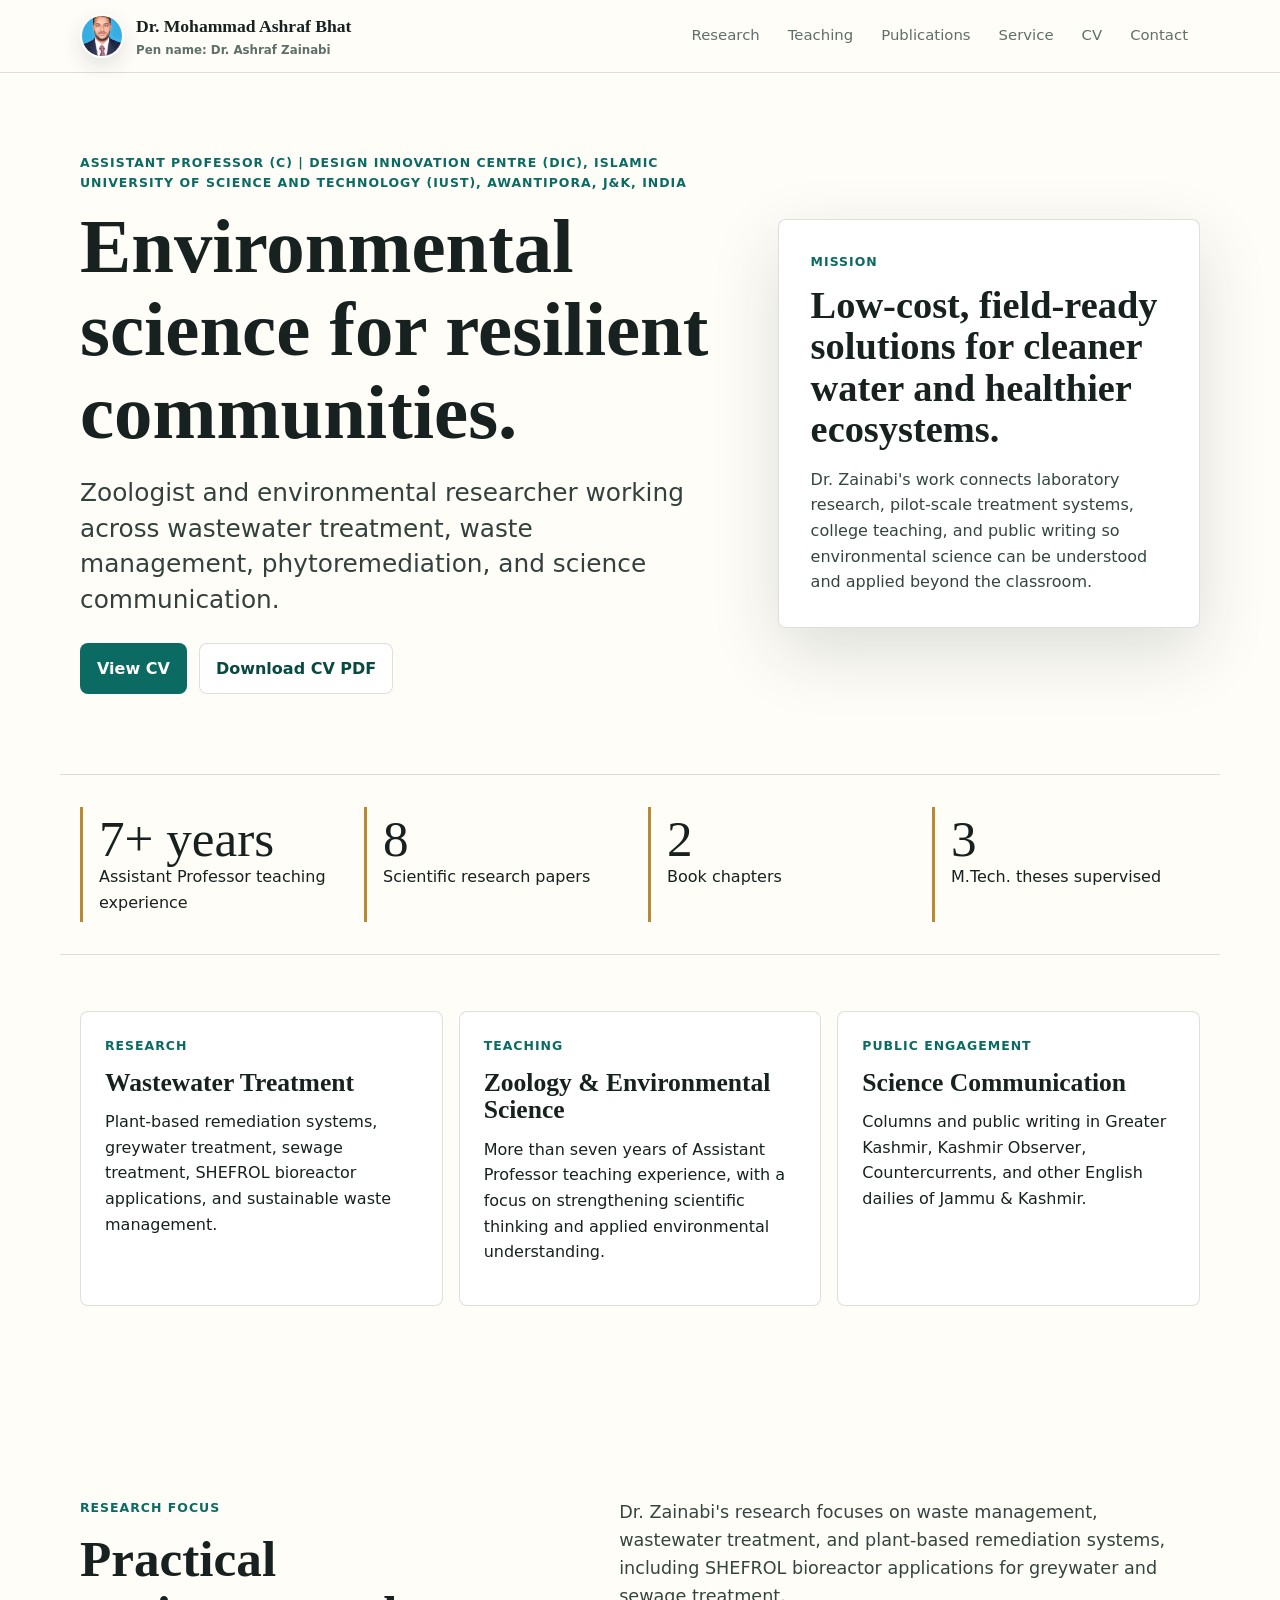
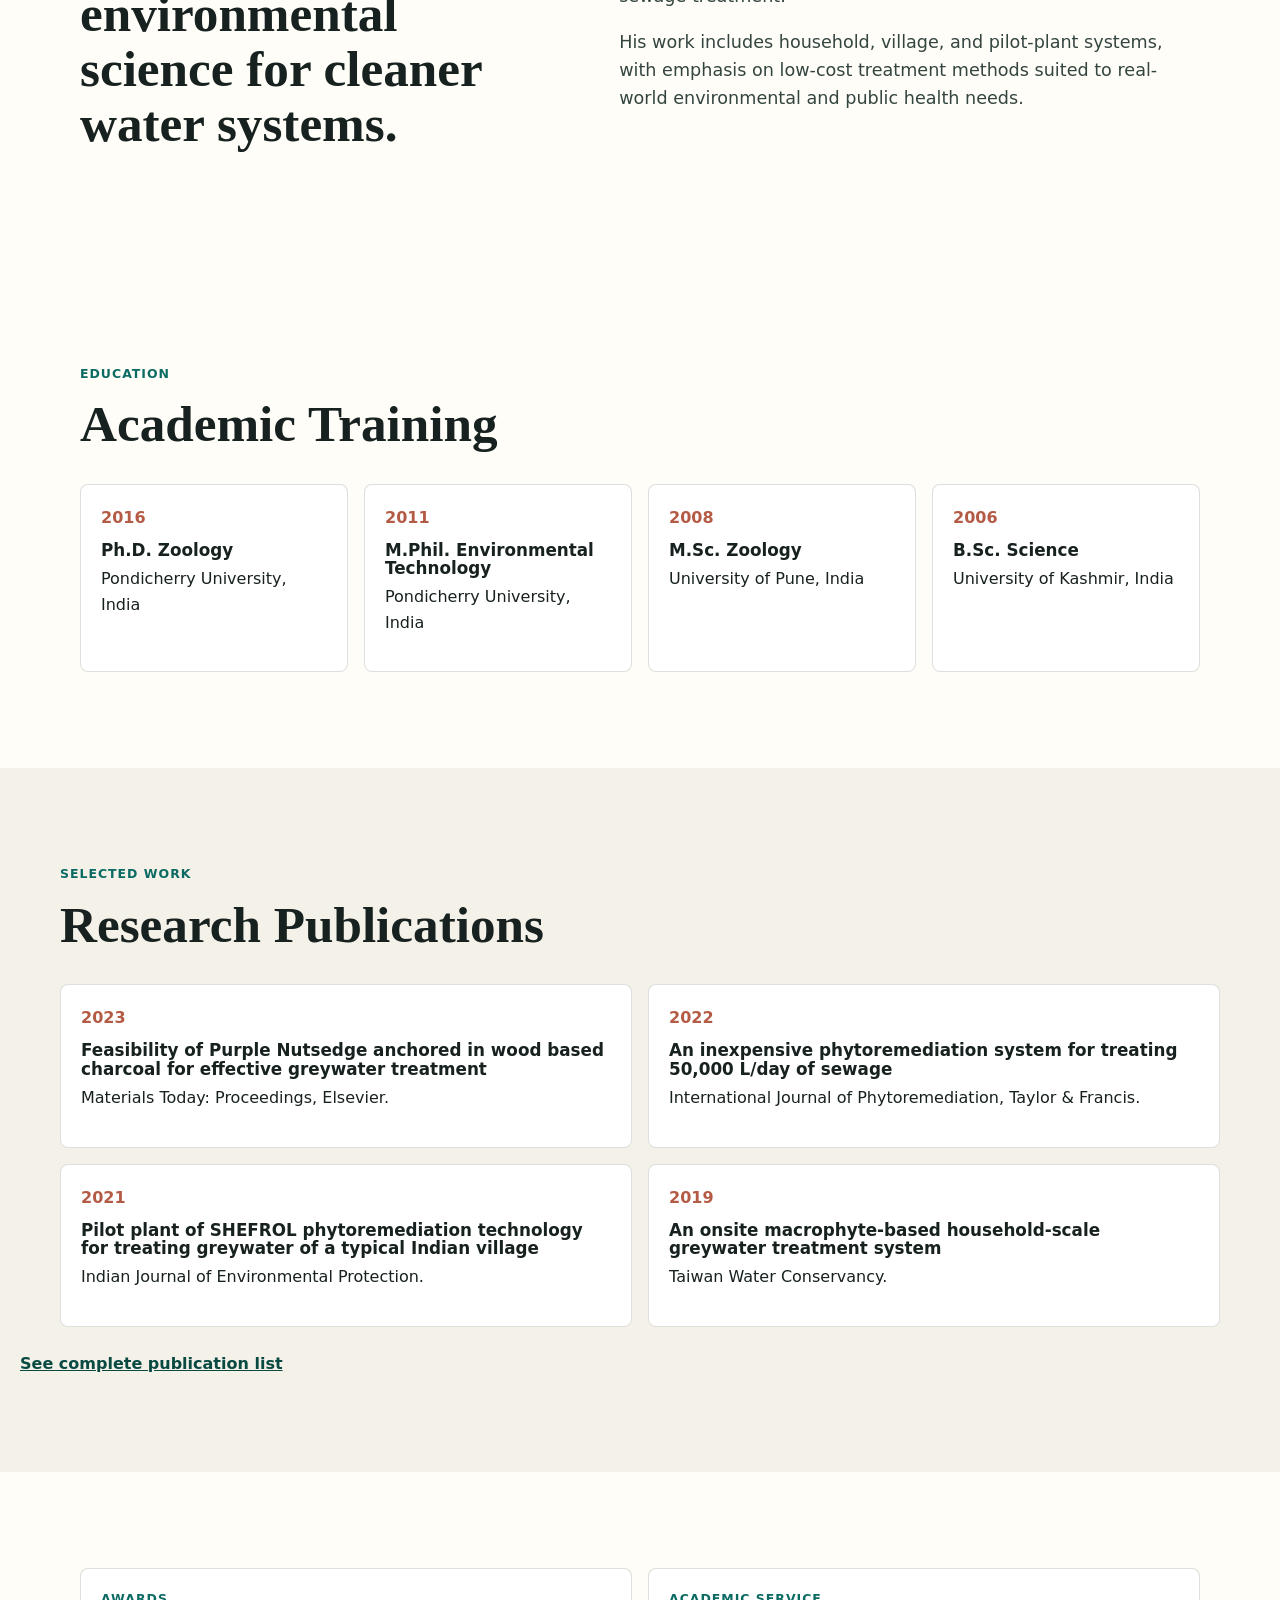
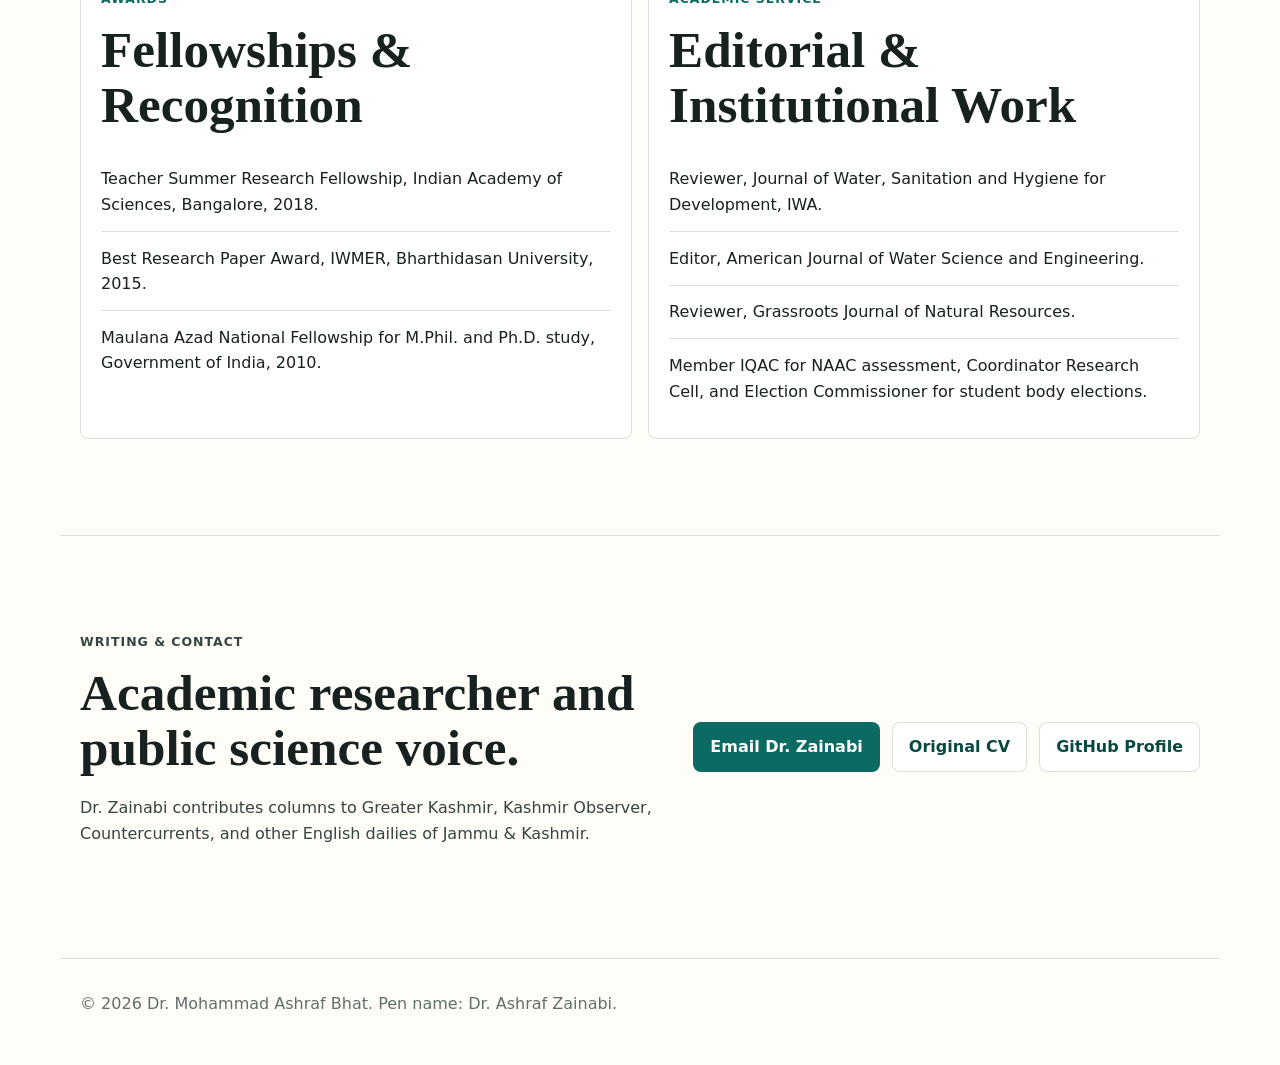
==== commit 615ce078: "Remove duplicate portraits and enrich homepage" ====
--- a/index.html
+++ b/index.html
@@ -24,6 +24,7 @@
         </a>
         <div class="nav-links">
           <a href="#research">Research</a>
+          <a href="#teaching">Teaching</a>
           <a href="#publications">Publications</a>
           <a href="#service">Service</a>
           <a href="cv.html">CV</a>
@@ -34,26 +35,20 @@
 
     <main id="main">
       <section class="hero section">
-        <figure class="hero-portrait">
-          <img src="assets/ashraf-zainabi-headshot.jpeg" alt="Portrait of Dr. Mohammad Ashraf Bhat">
-          <figcaption>
-            <strong>Dr. Mohammad Ashraf Bhat</strong>
-            <span>Pen name: Dr. Ashraf Zainabi</span>
-          </figcaption>
-        </figure>
         <div class="hero-copy">
           <p class="eyebrow">Assistant Professor (C) | Design Innovation Centre (DIC), Islamic University of Science and Technology (IUST), Awantipora, J&amp;K, India</p>
-          <h1>Dr. Mohammad Ashraf Bhat</h1>
-          <div class="identity-line" aria-label="Professional name details">
-            <span>Full name: Dr. Mohammad Ashraf Bhat</span>
-            <span>Pen name: Dr. Ashraf Zainabi</span>
-          </div>
+          <h1>Environmental science for resilient communities.</h1>
           <p class="lead">Zoologist and environmental researcher working across wastewater treatment, waste management, phytoremediation, and science communication.</p>
           <div class="hero-actions" aria-label="Primary actions">
             <a class="button primary" href="cv.html">View CV</a>
             <a class="button secondary" href="assets/dr-ashraf-zainabi-cv.pdf" download>Download CV PDF</a>
           </div>
         </div>
+        <div class="mission-panel">
+          <p class="eyebrow">Mission</p>
+          <h2>Low-cost, field-ready solutions for cleaner water and healthier ecosystems.</h2>
+          <p>Dr. Zainabi's work connects laboratory research, pilot-scale treatment systems, college teaching, and public writing so environmental science can be understood and applied beyond the classroom.</p>
+        </div>
       </section>
 
       <section class="metrics" aria-label="Career highlights">
@@ -72,6 +67,24 @@
         <article>
           <span class="metric">3</span>
           <span>M.Tech. theses supervised</span>
+        </article>
+      </section>
+
+      <section class="section focus-grid" aria-label="Academic focus areas">
+        <article>
+          <p class="eyebrow">Research</p>
+          <h2>Wastewater Treatment</h2>
+          <p>Plant-based remediation systems, greywater treatment, sewage treatment, SHEFROL bioreactor applications, and sustainable waste management.</p>
+        </article>
+        <article id="teaching">
+          <p class="eyebrow">Teaching</p>
+          <h2>Zoology & Environmental Science</h2>
+          <p>More than seven years of Assistant Professor teaching experience, with a focus on strengthening scientific thinking and applied environmental understanding.</p>
+        </article>
+        <article>
+          <p class="eyebrow">Public Engagement</p>
+          <h2>Science Communication</h2>
+          <p>Columns and public writing in Greater Kashmir, Kashmir Observer, Countercurrents, and other English dailies of Jammu & Kashmir.</p>
         </article>
       </section>
 
--- a/styles.css
+++ b/styles.css
@@ -134,44 +134,16 @@
 .hero {
   align-items: center;
   display: grid;
-  gap: 4.25rem;
-  grid-template-columns: minmax(240px, 0.48fr) minmax(0, 1fr);
-  min-height: calc(88vh - 72px);
+  gap: 4rem;
+  grid-template-columns: minmax(0, 1.05fr) minmax(280px, 0.7fr);
+  min-height: calc(82vh - 72px);
   padding-bottom: 5rem;
   padding-top: 5rem;
 }
 
 .hero h1 {
-  font-size: clamp(3.25rem, 7vw, 6.1rem);
-  max-width: 790px;
-}
-
-.hero-portrait {
-  margin: 0;
-}
-
-.hero-portrait img {
-  aspect-ratio: 4 / 5;
-  background: #fff;
-  border: 10px solid #fff;
-  border-radius: var(--radius);
-  box-shadow: var(--shadow);
-  object-fit: cover;
-  object-position: top center;
-  width: min(100%, 340px);
-}
-
-.hero-portrait figcaption {
-  border-left: 3px solid var(--gold);
-  color: var(--muted);
-  display: grid;
-  gap: 0.15rem;
-  margin-top: 1rem;
-  padding-left: 0.85rem;
-}
-
-.hero-portrait figcaption strong {
-  color: var(--ink);
+  font-size: clamp(3.1rem, 6vw, 5.2rem);
+  max-width: 680px;
 }
 
 .eyebrow {
@@ -220,23 +192,6 @@
   font-size: clamp(1.15rem, 2.4vw, 1.55rem);
   line-height: 1.45;
   max-width: 760px;
-}
-
-.identity-line {
-  display: flex;
-  flex-wrap: wrap;
-  gap: 0.55rem;
-  margin: -0.35rem 0 1.1rem;
-}
-
-.identity-line span {
-  background: var(--surface);
-  border: 1px solid var(--line);
-  border-radius: 999px;
-  color: var(--teal-dark);
-  font-size: 0.9rem;
-  font-weight: 800;
-  padding: 0.42rem 0.7rem;
 }
 
 .hero-actions,
@@ -276,24 +231,41 @@
   color: var(--teal-dark);
 }
 
-.portrait-wrap {
-  margin: 0;
-}
-
-.portrait {
-  aspect-ratio: 3 / 4;
-  border: 10px solid #fff;
+.mission-panel {
+  background: #fff;
+  border: 1px solid var(--line);
   border-radius: var(--radius);
   box-shadow: var(--shadow);
-  object-fit: cover;
-  width: min(100%, 360px);
-}
-
-.portrait-wrap figcaption {
-  color: var(--muted);
-  font-size: 0.9rem;
-  margin-top: 1rem;
-  max-width: 360px;
+  padding: 2rem;
+}
+
+.mission-panel h2 {
+  font-size: clamp(1.75rem, 3vw, 2.7rem);
+  margin-bottom: 1rem;
+}
+
+.mission-panel p:last-child {
+  color: #344540;
+  margin-bottom: 0;
+}
+
+.focus-grid {
+  display: grid;
+  gap: 1rem;
+  grid-template-columns: repeat(3, minmax(0, 1fr));
+  padding-top: 3.5rem;
+}
+
+.focus-grid article {
+  background: #fff;
+  border: 1px solid var(--line);
+  border-radius: var(--radius);
+  padding: 1.5rem;
+}
+
+.focus-grid h2 {
+  font-size: clamp(1.35rem, 2vw, 2rem);
+  margin-bottom: 0.8rem;
 }
 
 .metrics {
@@ -451,7 +423,7 @@
   border-bottom: 4px solid var(--teal);
   display: grid;
   gap: 2rem;
-  grid-template-columns: minmax(0, 1fr) 130px;
+  grid-template-columns: minmax(0, 1fr);
   padding-bottom: 1.5rem;
 }
 
@@ -468,12 +440,6 @@
 .cv-pen-name {
   color: var(--teal-dark) !important;
   font-weight: 800;
-}
-
-.cv-header img {
-  aspect-ratio: 3 / 4;
-  border-radius: var(--radius);
-  object-fit: cover;
 }
 
 .cv-summary {
@@ -575,7 +541,8 @@
   .split,
   .contact-band,
   .feature-grid,
-  .two-column {
+  .two-column,
+  .focus-grid {
     grid-template-columns: 1fr;
   }
 
@@ -590,10 +557,6 @@
     max-width: 100%;
   }
 
-  .hero-portrait img {
-    width: min(100%, 280px);
-  }
-
   .metrics,
   .timeline,
   .publication-list {
@@ -606,10 +569,6 @@
 
   .cv-header {
     grid-template-columns: 1fr;
-  }
-
-  .cv-header img {
-    max-width: 140px;
   }
 }
 
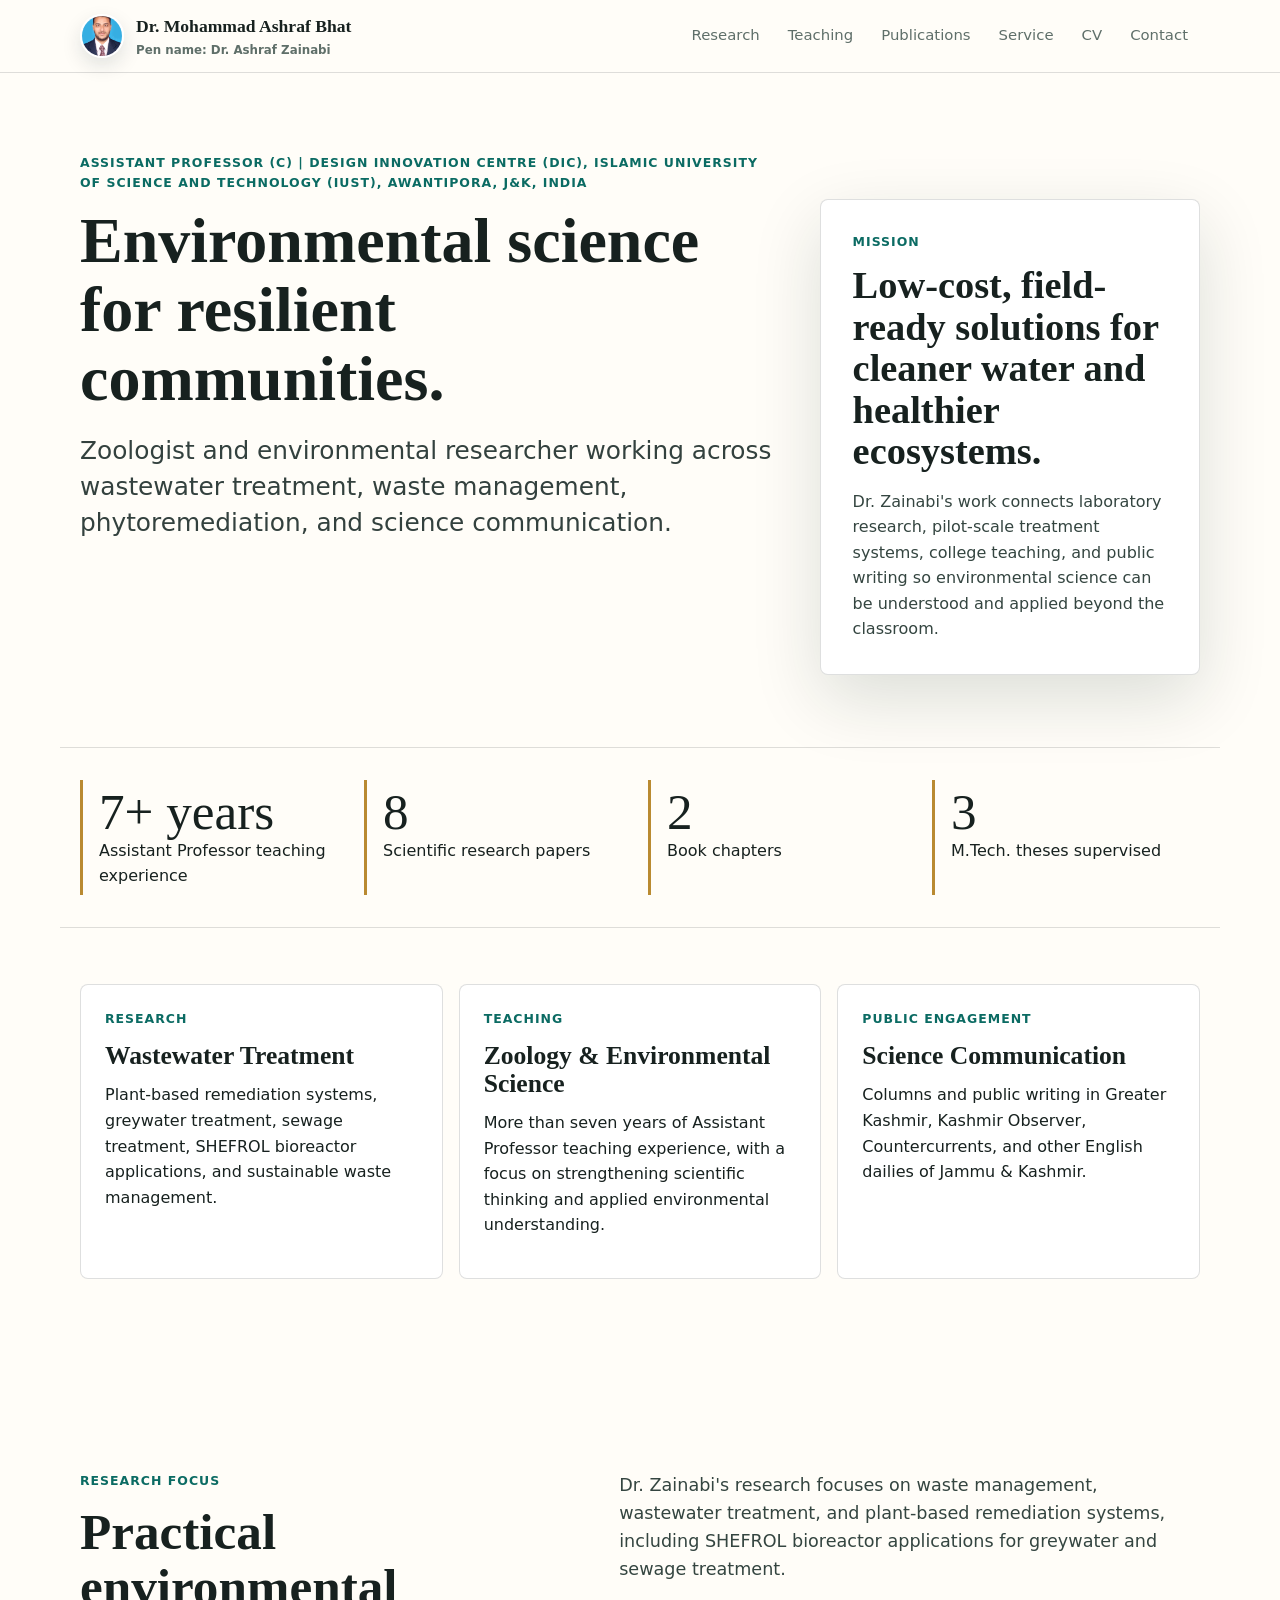
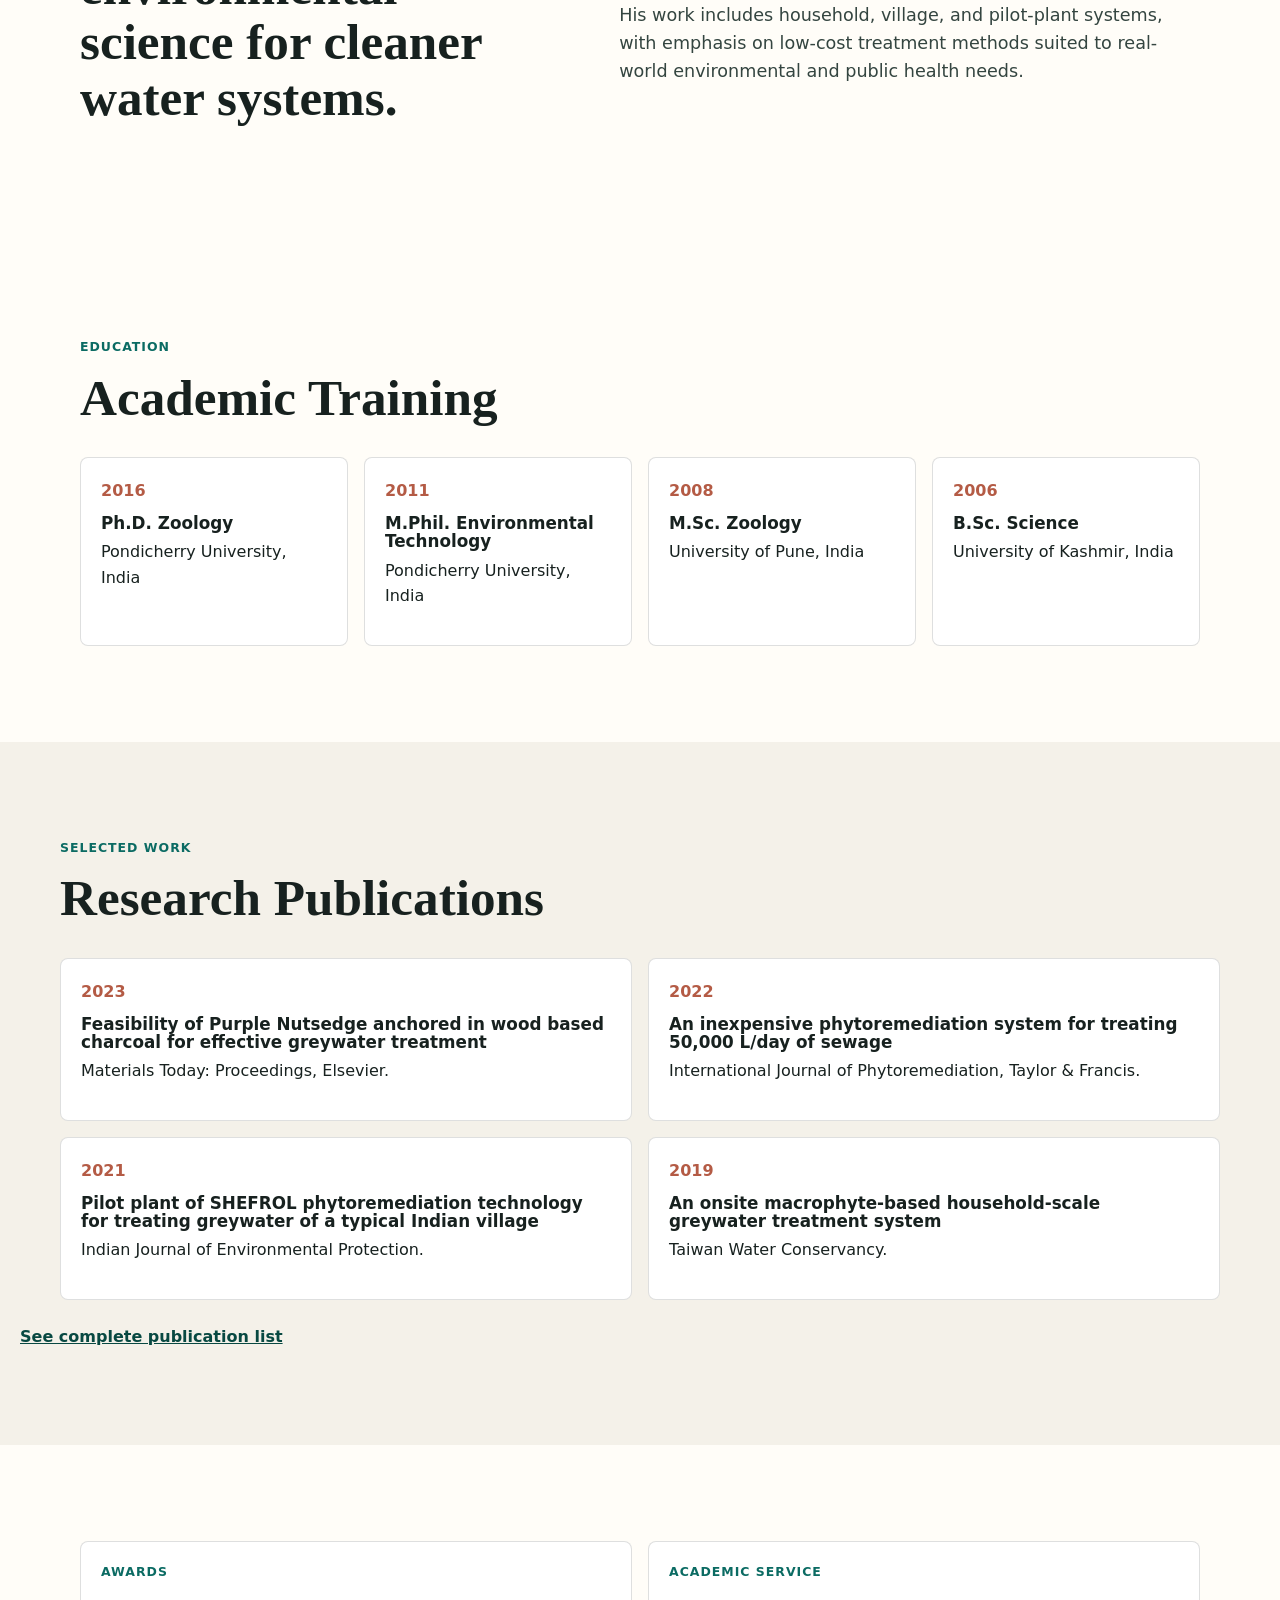
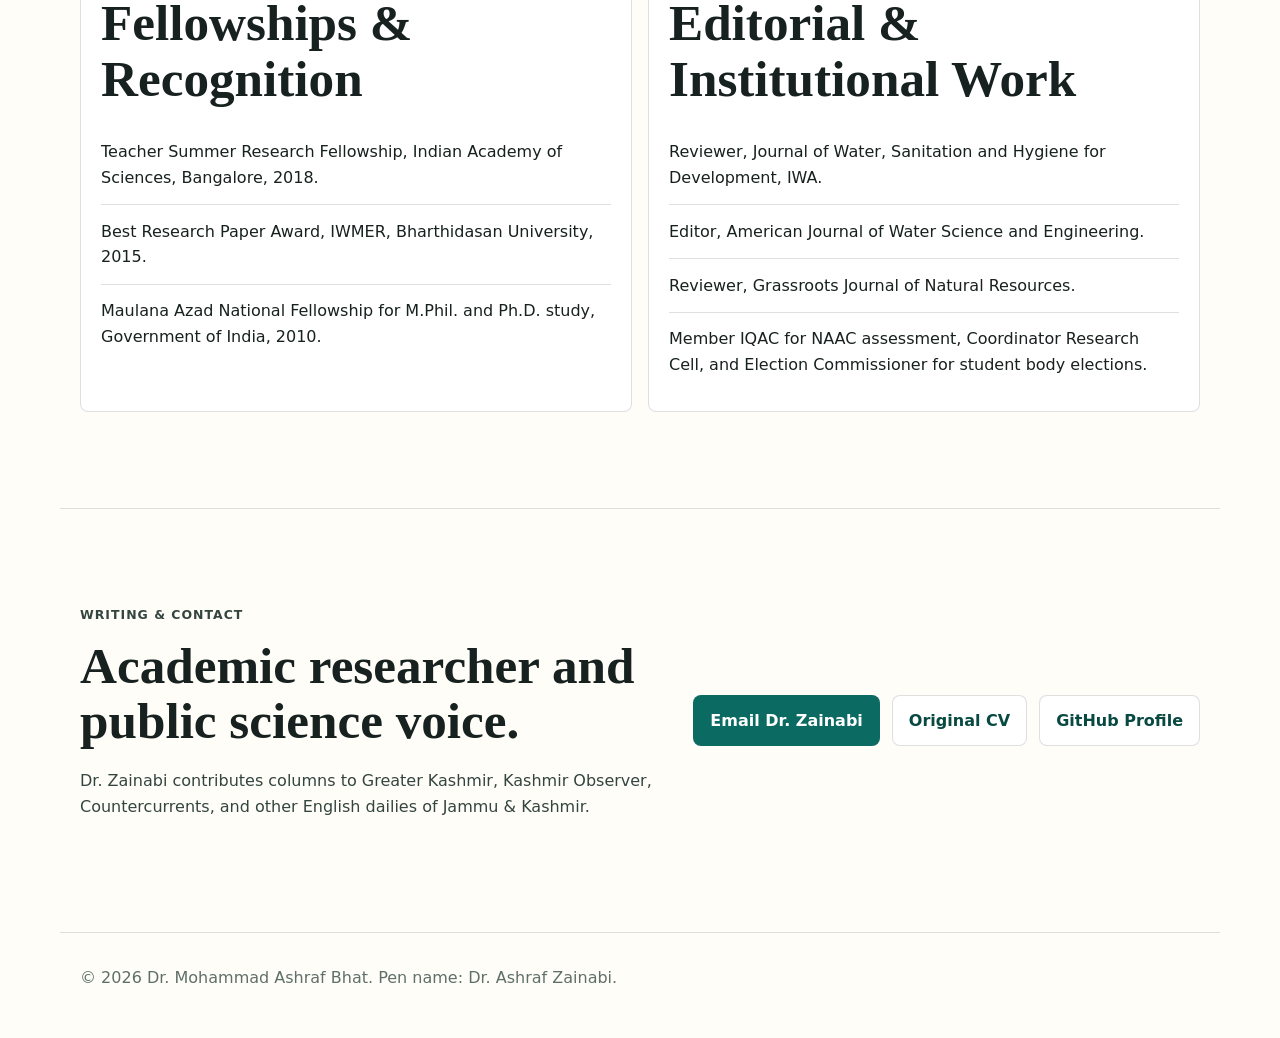
==== commit 89b50970: "Polish homepage hero layout" ====
--- a/index.html
+++ b/index.html
@@ -39,10 +39,6 @@
           <p class="eyebrow">Assistant Professor (C) | Design Innovation Centre (DIC), Islamic University of Science and Technology (IUST), Awantipora, J&amp;K, India</p>
           <h1>Environmental science for resilient communities.</h1>
           <p class="lead">Zoologist and environmental researcher working across wastewater treatment, waste management, phytoremediation, and science communication.</p>
-          <div class="hero-actions" aria-label="Primary actions">
-            <a class="button primary" href="cv.html">View CV</a>
-            <a class="button secondary" href="assets/dr-ashraf-zainabi-cv.pdf" download>Download CV PDF</a>
-          </div>
         </div>
         <div class="mission-panel">
           <p class="eyebrow">Mission</p>
--- a/styles.css
+++ b/styles.css
@@ -132,18 +132,19 @@
 }
 
 .hero {
-  align-items: center;
-  display: grid;
-  gap: 4rem;
-  grid-template-columns: minmax(0, 1.05fr) minmax(280px, 0.7fr);
-  min-height: calc(82vh - 72px);
-  padding-bottom: 5rem;
+  align-items: start;
+  display: grid;
+  gap: 3rem;
+  grid-template-columns: minmax(0, 1fr) minmax(320px, 0.55fr);
+  min-height: auto;
+  padding-bottom: 4.5rem;
   padding-top: 5rem;
 }
 
 .hero h1 {
-  font-size: clamp(3.1rem, 6vw, 5.2rem);
-  max-width: 680px;
+  font-size: clamp(3rem, 5vw, 4.75rem);
+  max-width: 620px;
+  overflow-wrap: normal;
 }
 
 .eyebrow {
@@ -236,6 +237,7 @@
   border: 1px solid var(--line);
   border-radius: var(--radius);
   box-shadow: var(--shadow);
+  margin-top: 2.9rem;
   padding: 2rem;
 }
 
@@ -557,6 +559,10 @@
     max-width: 100%;
   }
 
+  .mission-panel {
+    margin-top: 0;
+  }
+
   .metrics,
   .timeline,
   .publication-list {
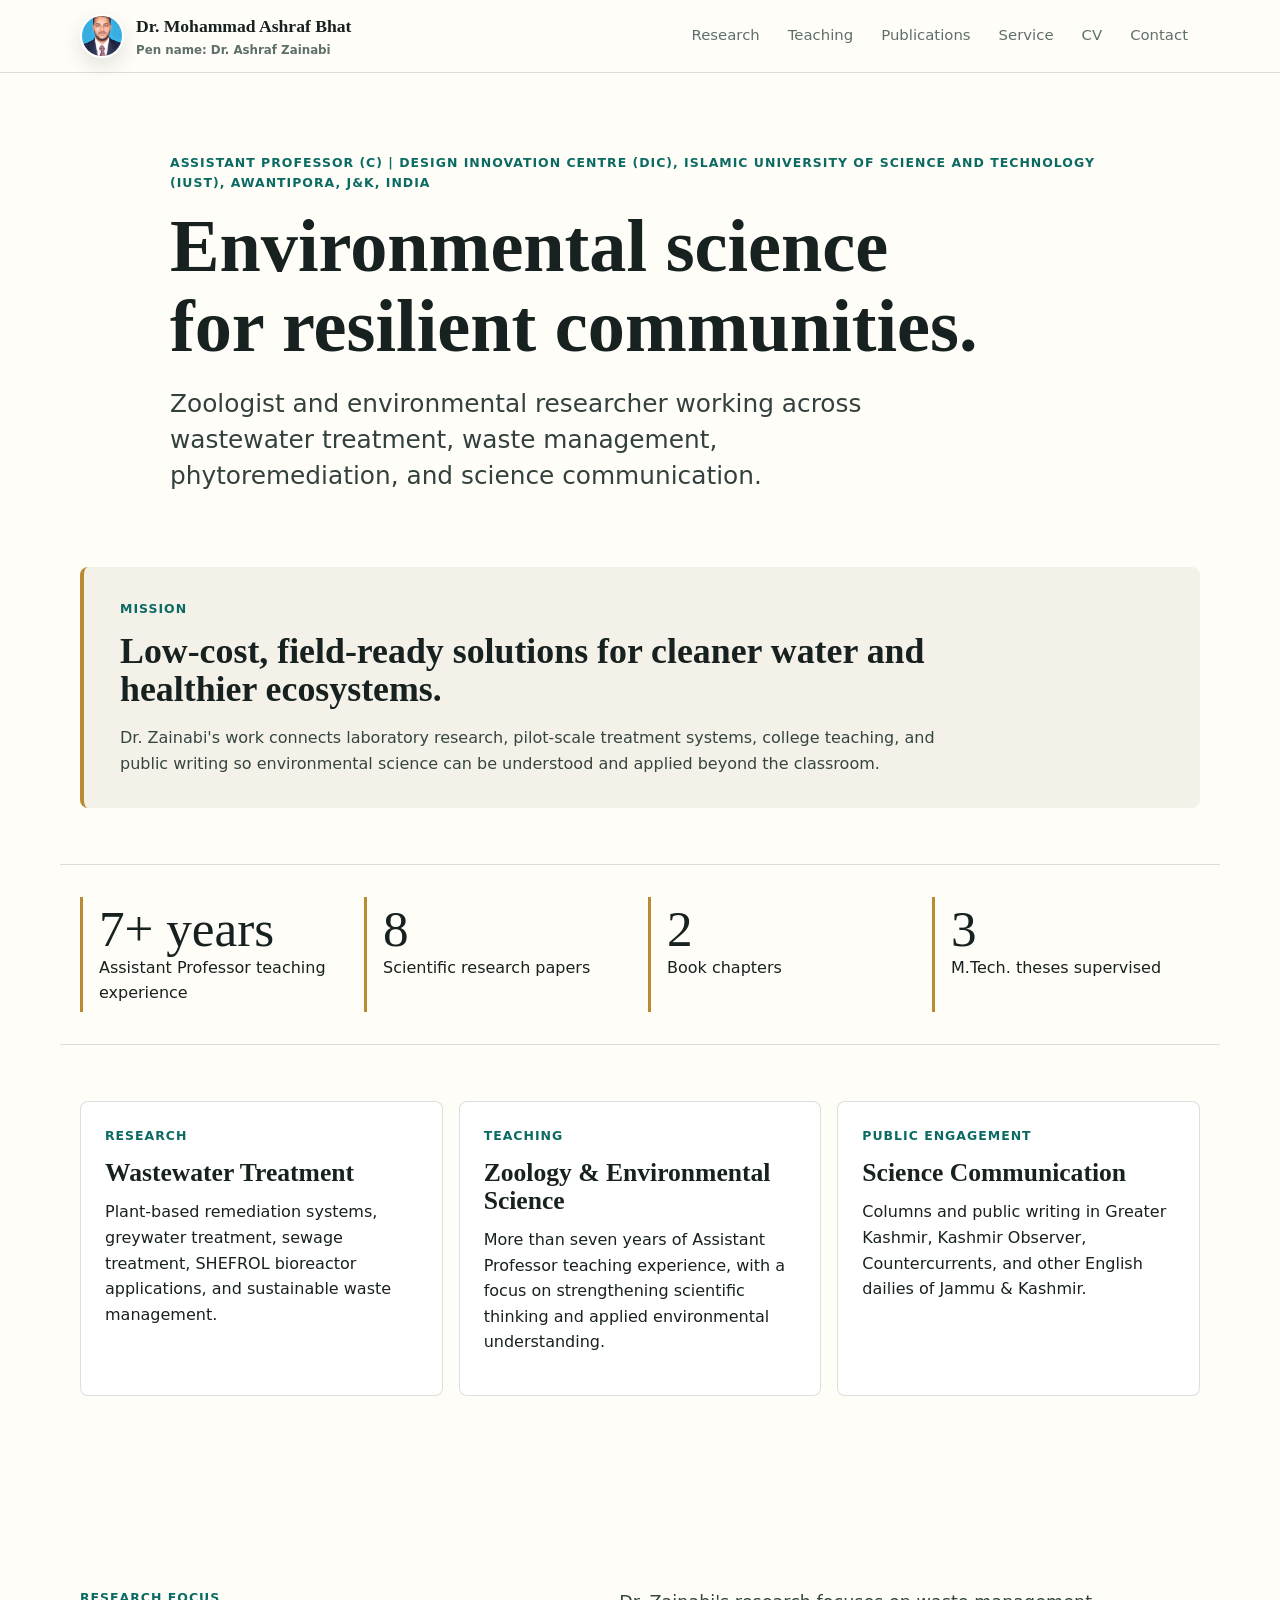
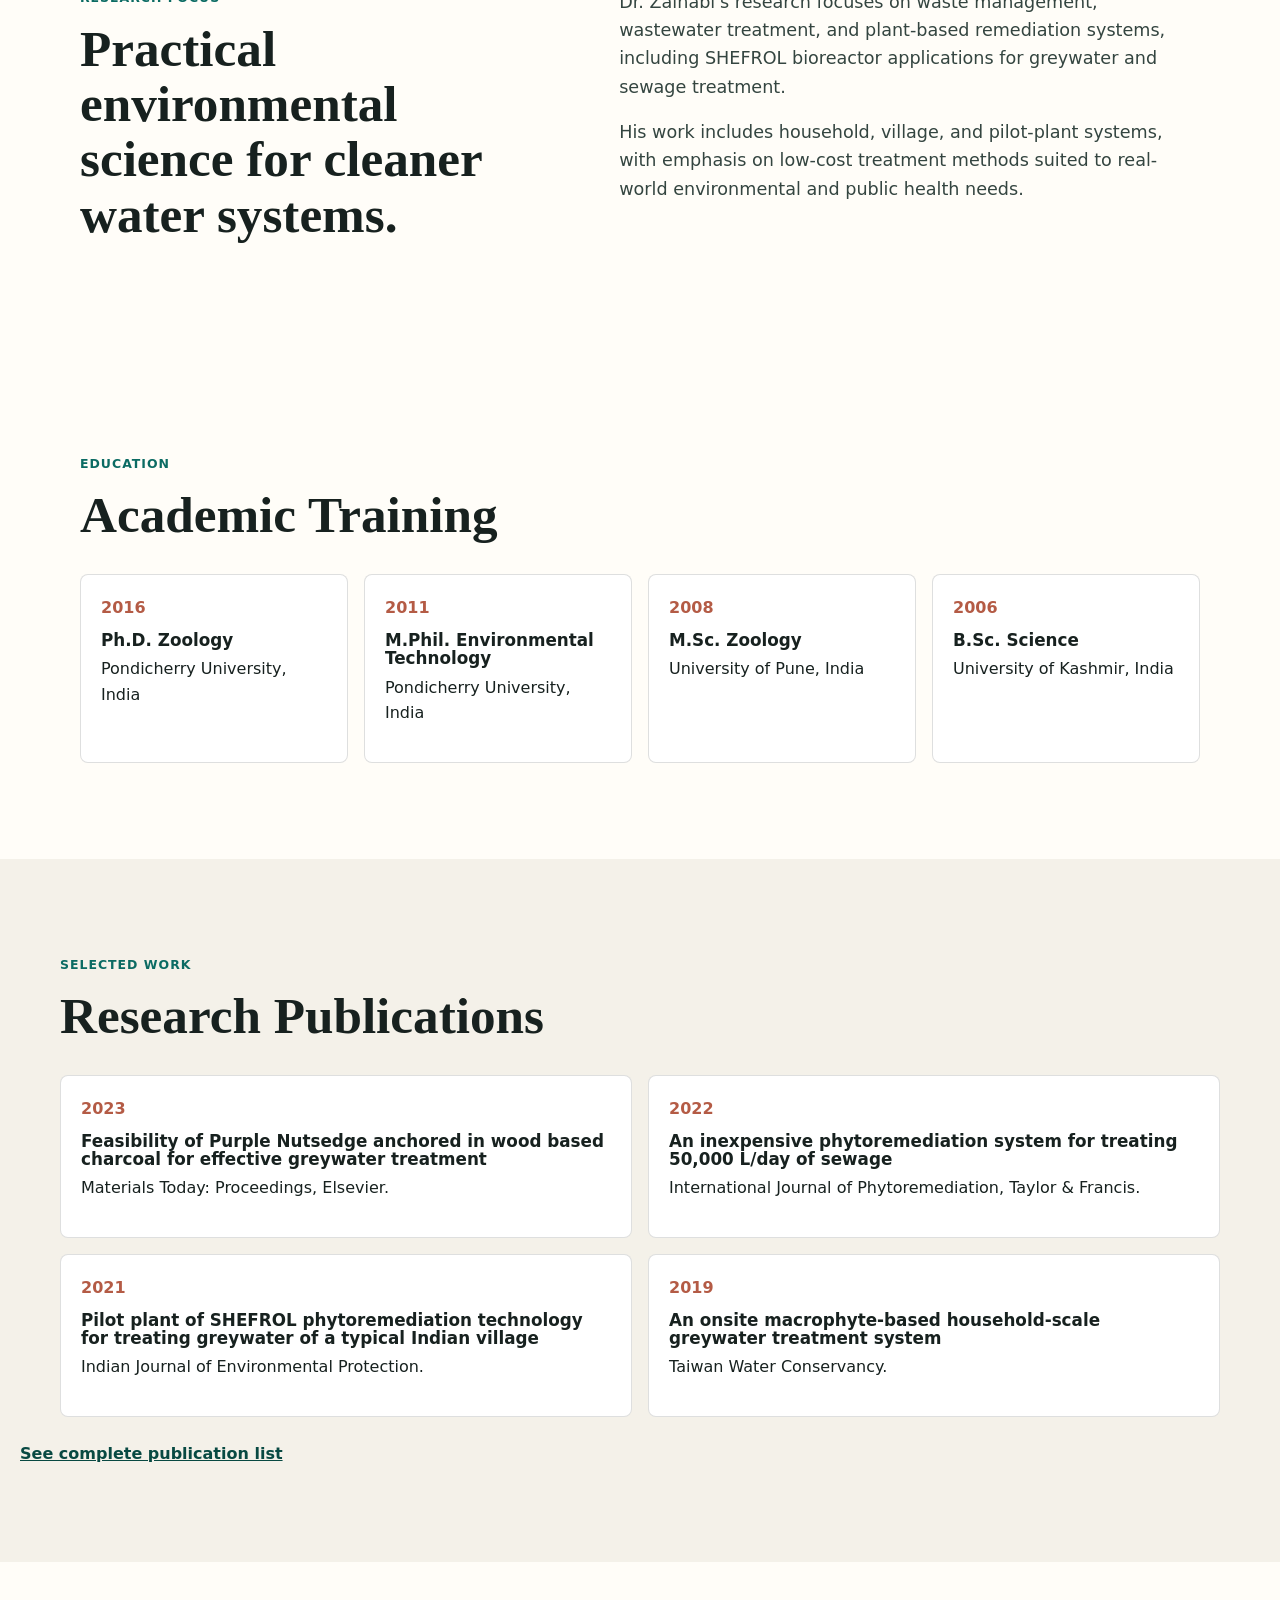
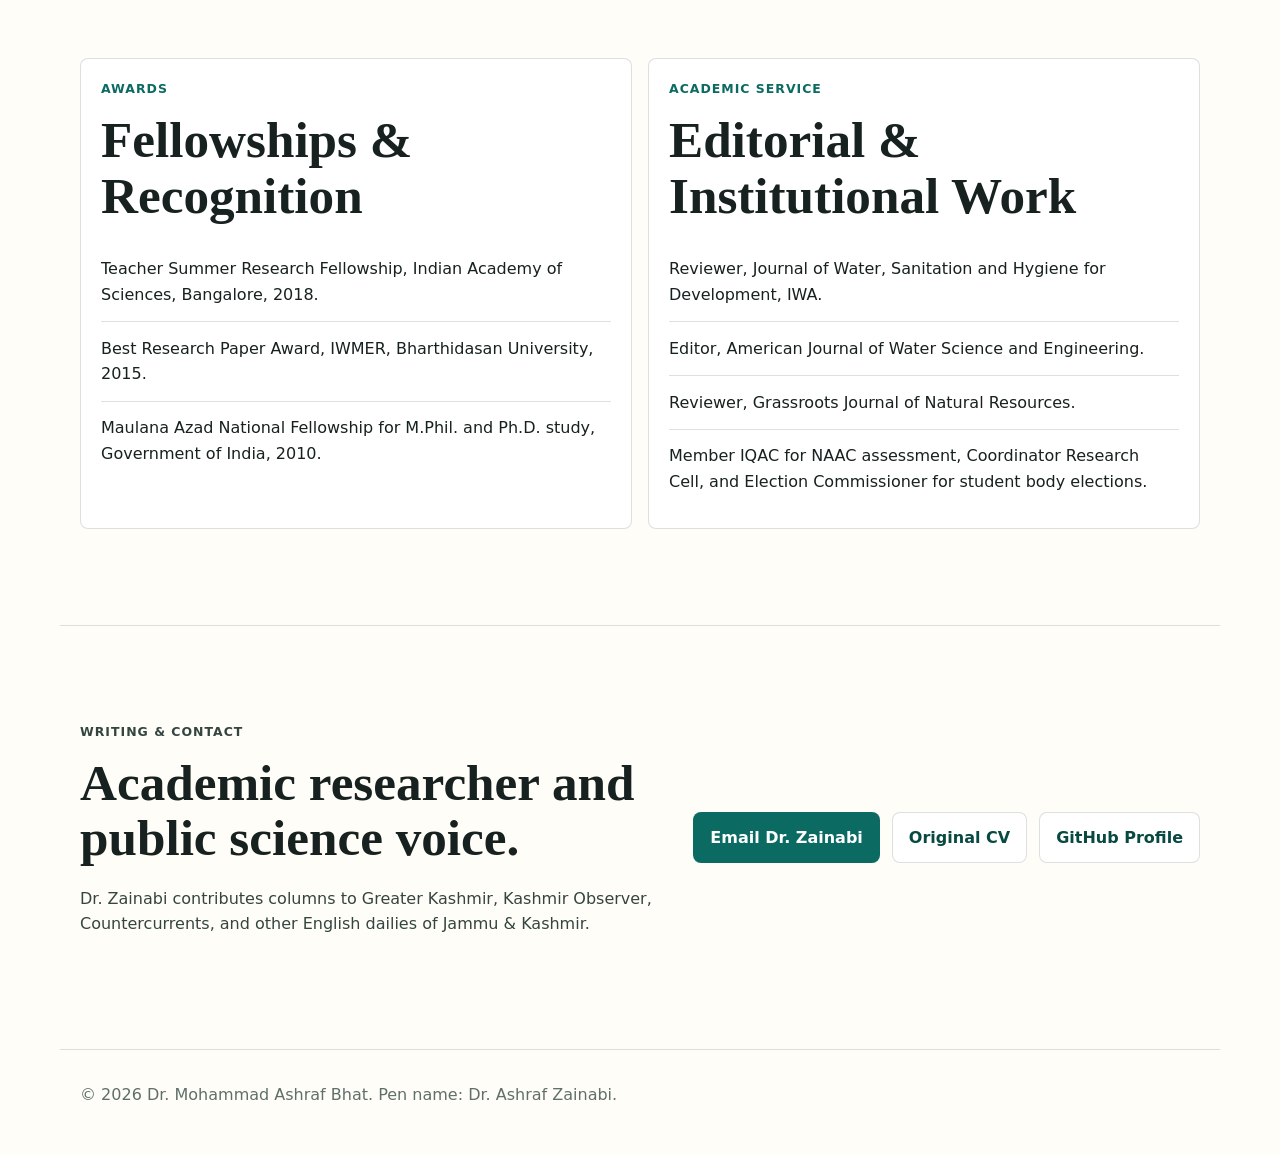
==== commit 6f2bdba5: "Stack homepage mission content" ====
--- a/index.html
+++ b/index.html
@@ -40,6 +40,9 @@
           <h1>Environmental science for resilient communities.</h1>
           <p class="lead">Zoologist and environmental researcher working across wastewater treatment, waste management, phytoremediation, and science communication.</p>
         </div>
+      </section>
+
+      <section class="section mission-section">
         <div class="mission-panel">
           <p class="eyebrow">Mission</p>
           <h2>Low-cost, field-ready solutions for cleaner water and healthier ecosystems.</h2>
--- a/styles.css
+++ b/styles.css
@@ -132,18 +132,14 @@
 }
 
 .hero {
-  align-items: start;
-  display: grid;
-  gap: 3rem;
-  grid-template-columns: minmax(0, 1fr) minmax(320px, 0.55fr);
-  min-height: auto;
-  padding-bottom: 4.5rem;
+  max-width: 980px;
+  padding-bottom: 3rem;
   padding-top: 5rem;
 }
 
 .hero h1 {
-  font-size: clamp(3rem, 5vw, 4.75rem);
-  max-width: 620px;
+  font-size: clamp(2.75rem, 5.8vw, 4.75rem);
+  max-width: 820px;
   overflow-wrap: normal;
 }
 
@@ -233,22 +229,29 @@
 }
 
 .mission-panel {
-  background: #fff;
-  border: 1px solid var(--line);
+  background: var(--surface);
+  border-left: 4px solid var(--gold);
   border-radius: var(--radius);
-  box-shadow: var(--shadow);
-  margin-top: 2.9rem;
-  padding: 2rem;
+  box-shadow: none;
+  margin: 0;
+  padding: 2rem 2.25rem;
 }
 
 .mission-panel h2 {
-  font-size: clamp(1.75rem, 3vw, 2.7rem);
+  font-size: clamp(1.55rem, 2.8vw, 2.25rem);
   margin-bottom: 1rem;
+  max-width: 820px;
 }
 
 .mission-panel p:last-child {
   color: #344540;
   margin-bottom: 0;
+  max-width: 820px;
+}
+
+.mission-section {
+  padding-bottom: 3.5rem;
+  padding-top: 0;
 }
 
 .focus-grid {
@@ -549,7 +552,6 @@
   }
 
   .hero {
-    gap: 2rem;
     min-height: auto;
     padding-top: 3.5rem;
   }
@@ -557,10 +559,6 @@
   .hero h1 {
     font-size: 3.4rem;
     max-width: 100%;
-  }
-
-  .mission-panel {
-    margin-top: 0;
   }
 
   .metrics,
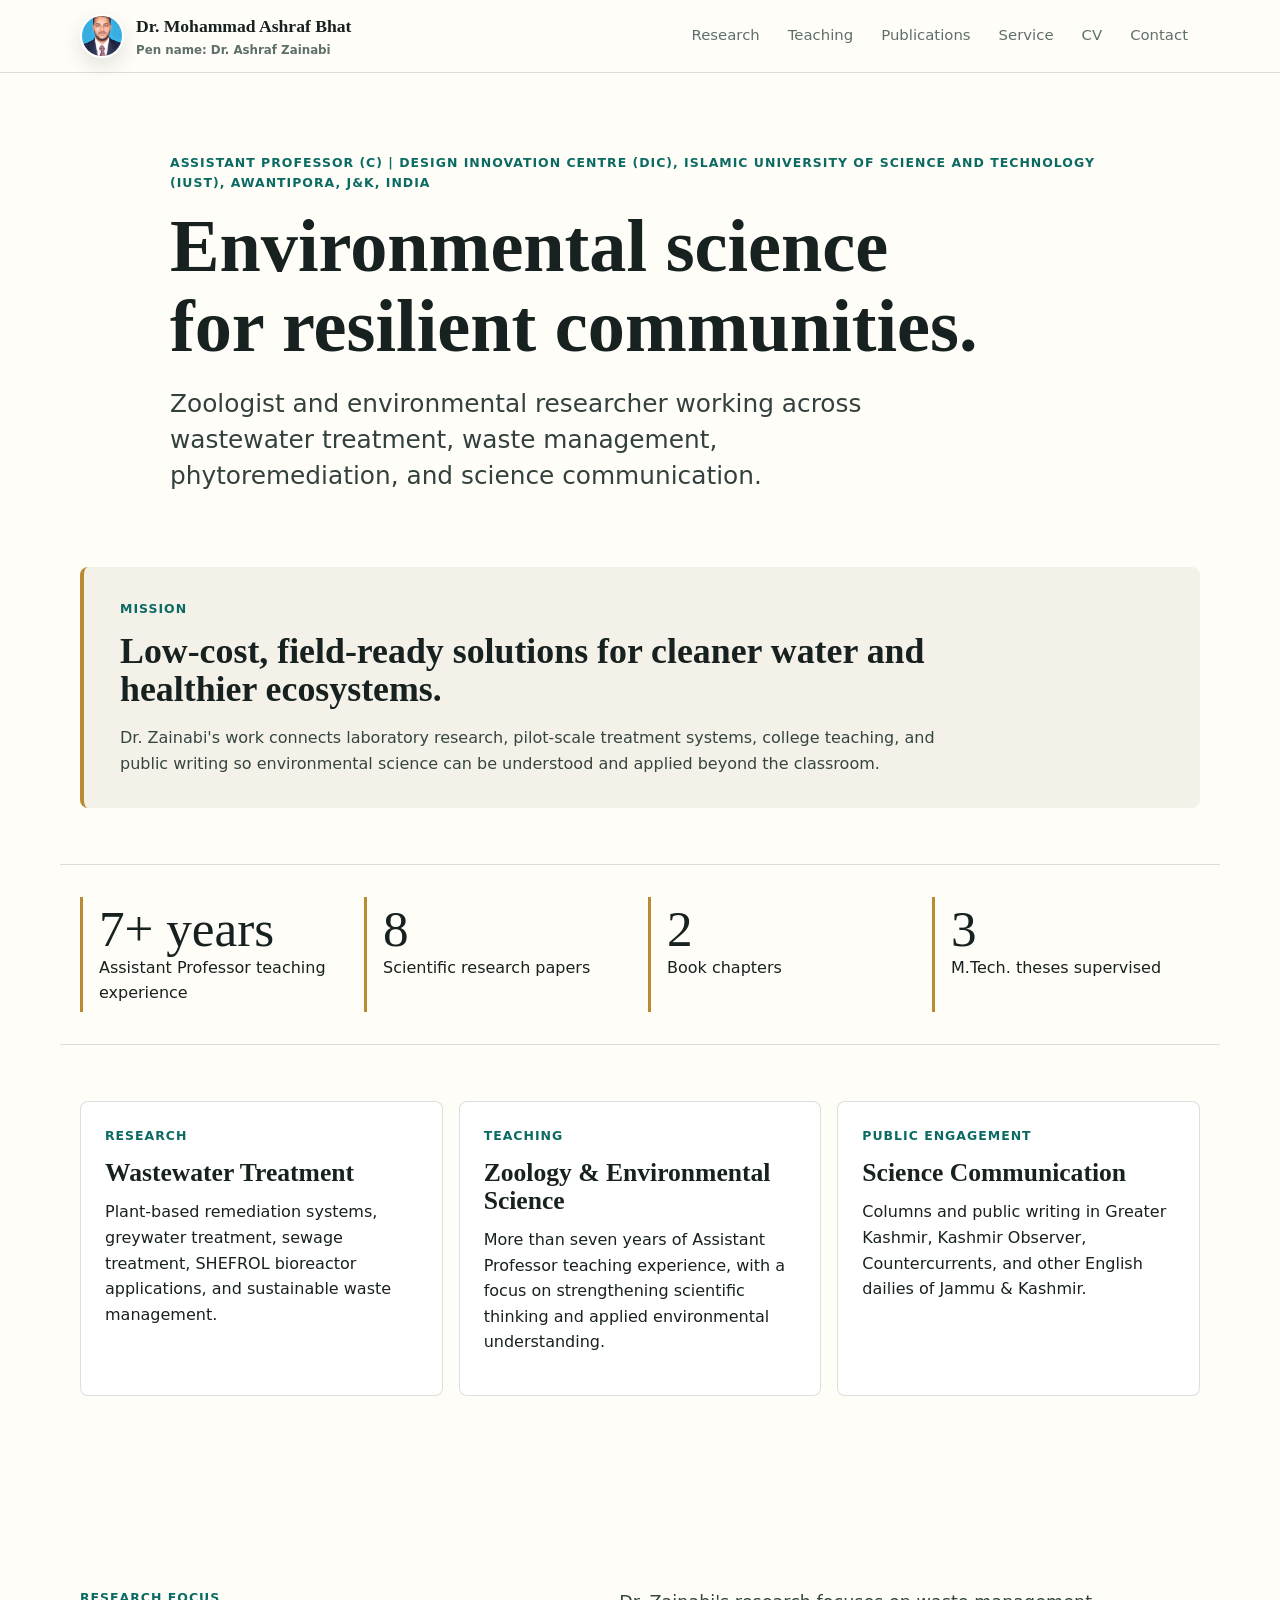
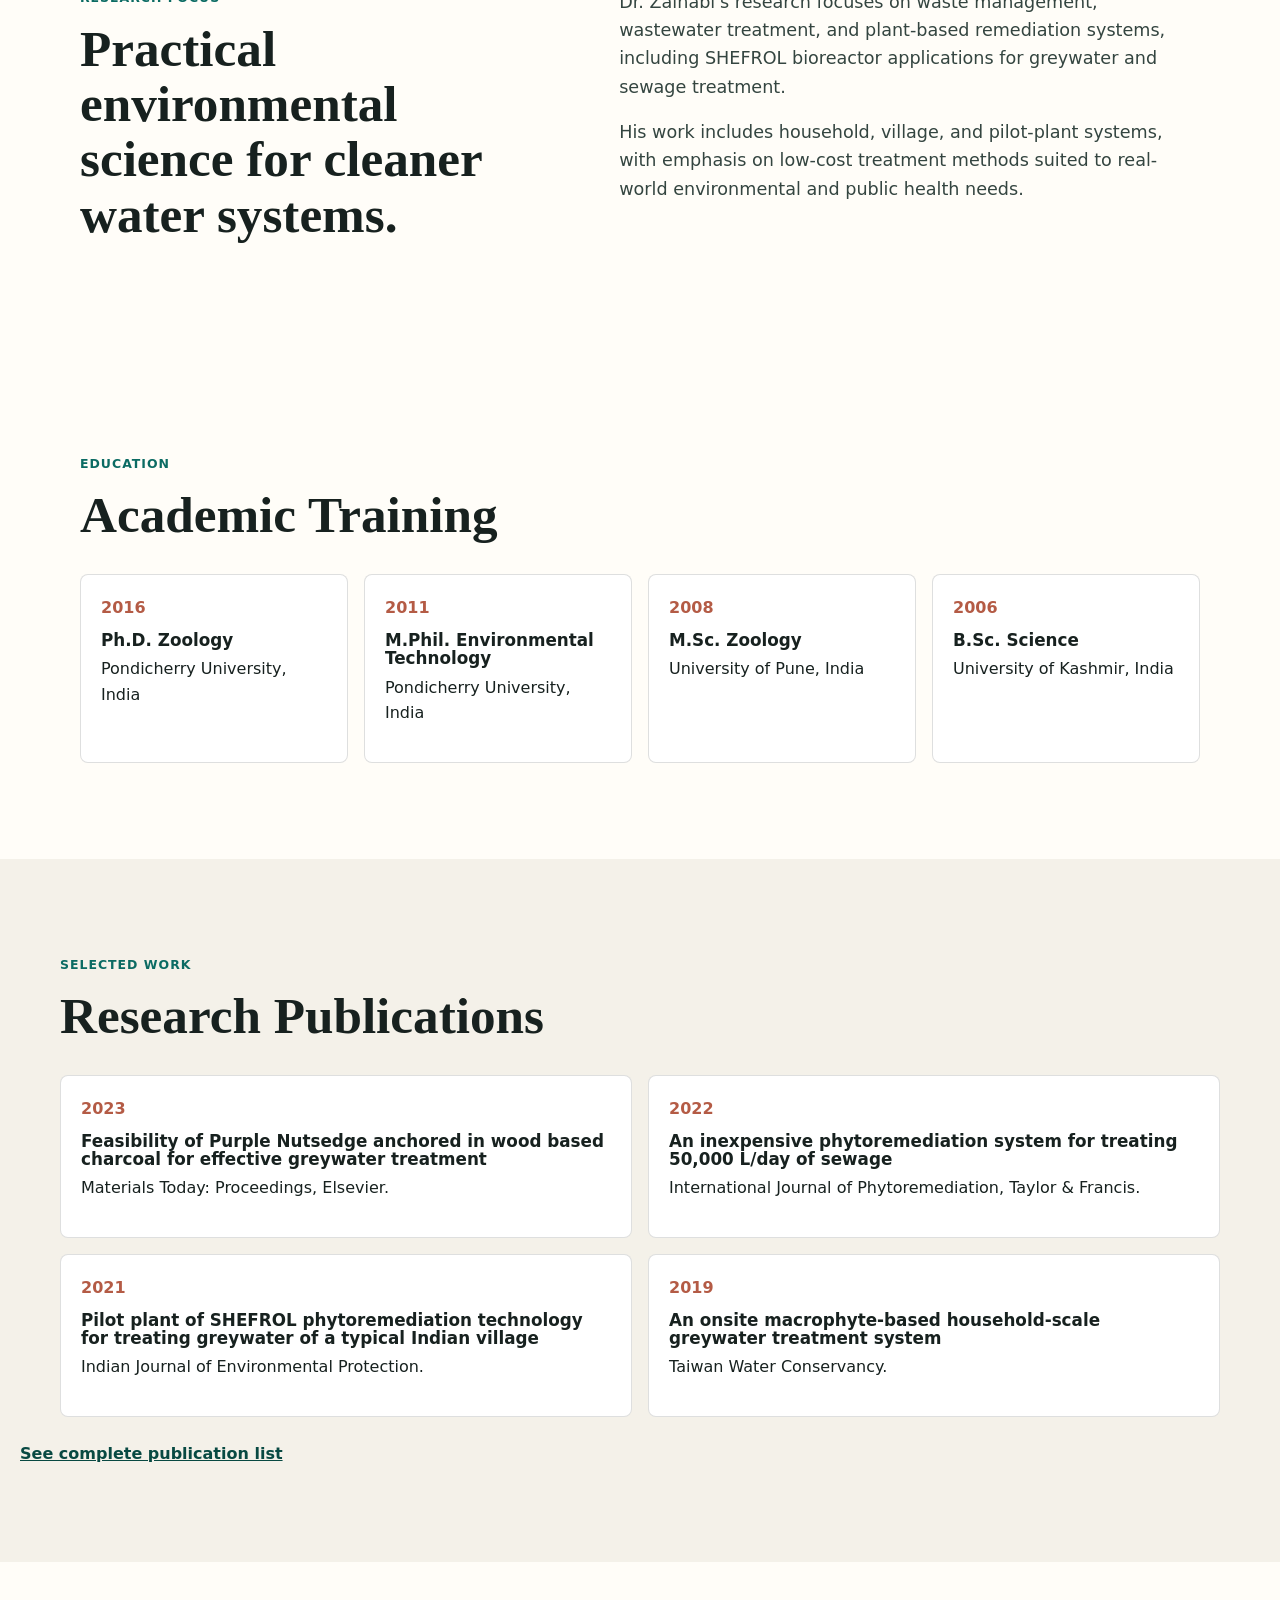
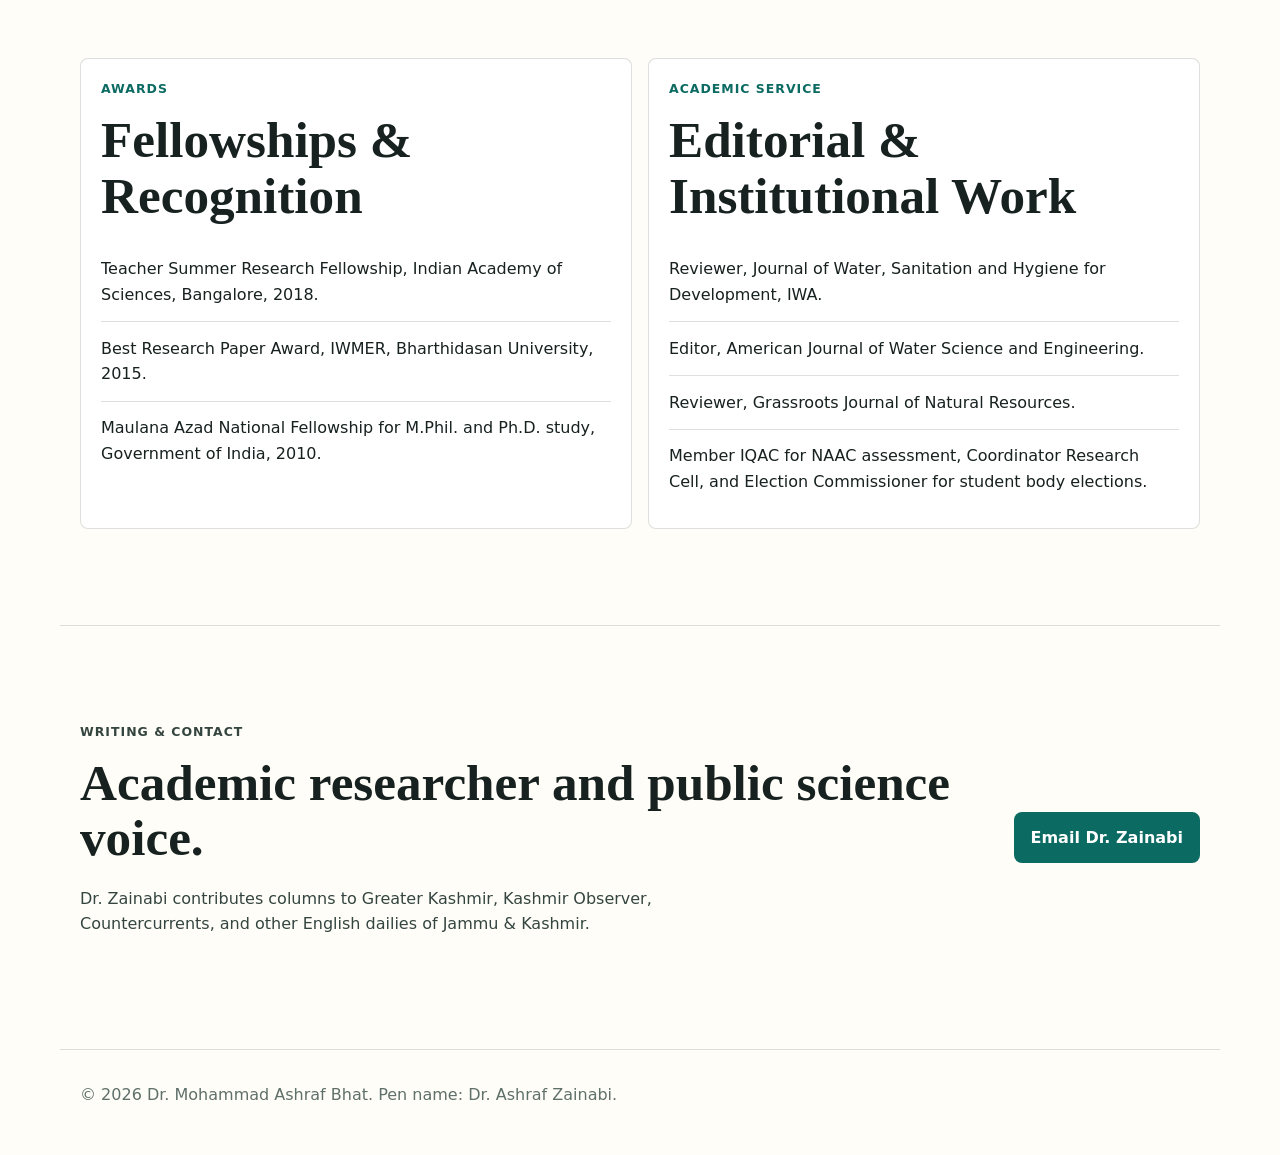
==== commit 26aac936: "Remove extra contact buttons" ====
--- a/index.html
+++ b/index.html
@@ -187,8 +187,6 @@
         </div>
         <div class="contact-actions">
           <a class="button primary" href="mailto:bhatashraf@gmail.com">Email Dr. Zainabi</a>
-          <a class="button secondary" href="assets/dr-ashraf-zainabi-original-cv.pdf" download>Original CV</a>
-          <a class="button secondary" href="https://github.com/drashrafzainabi">GitHub Profile</a>
         </div>
       </section>
     </main>
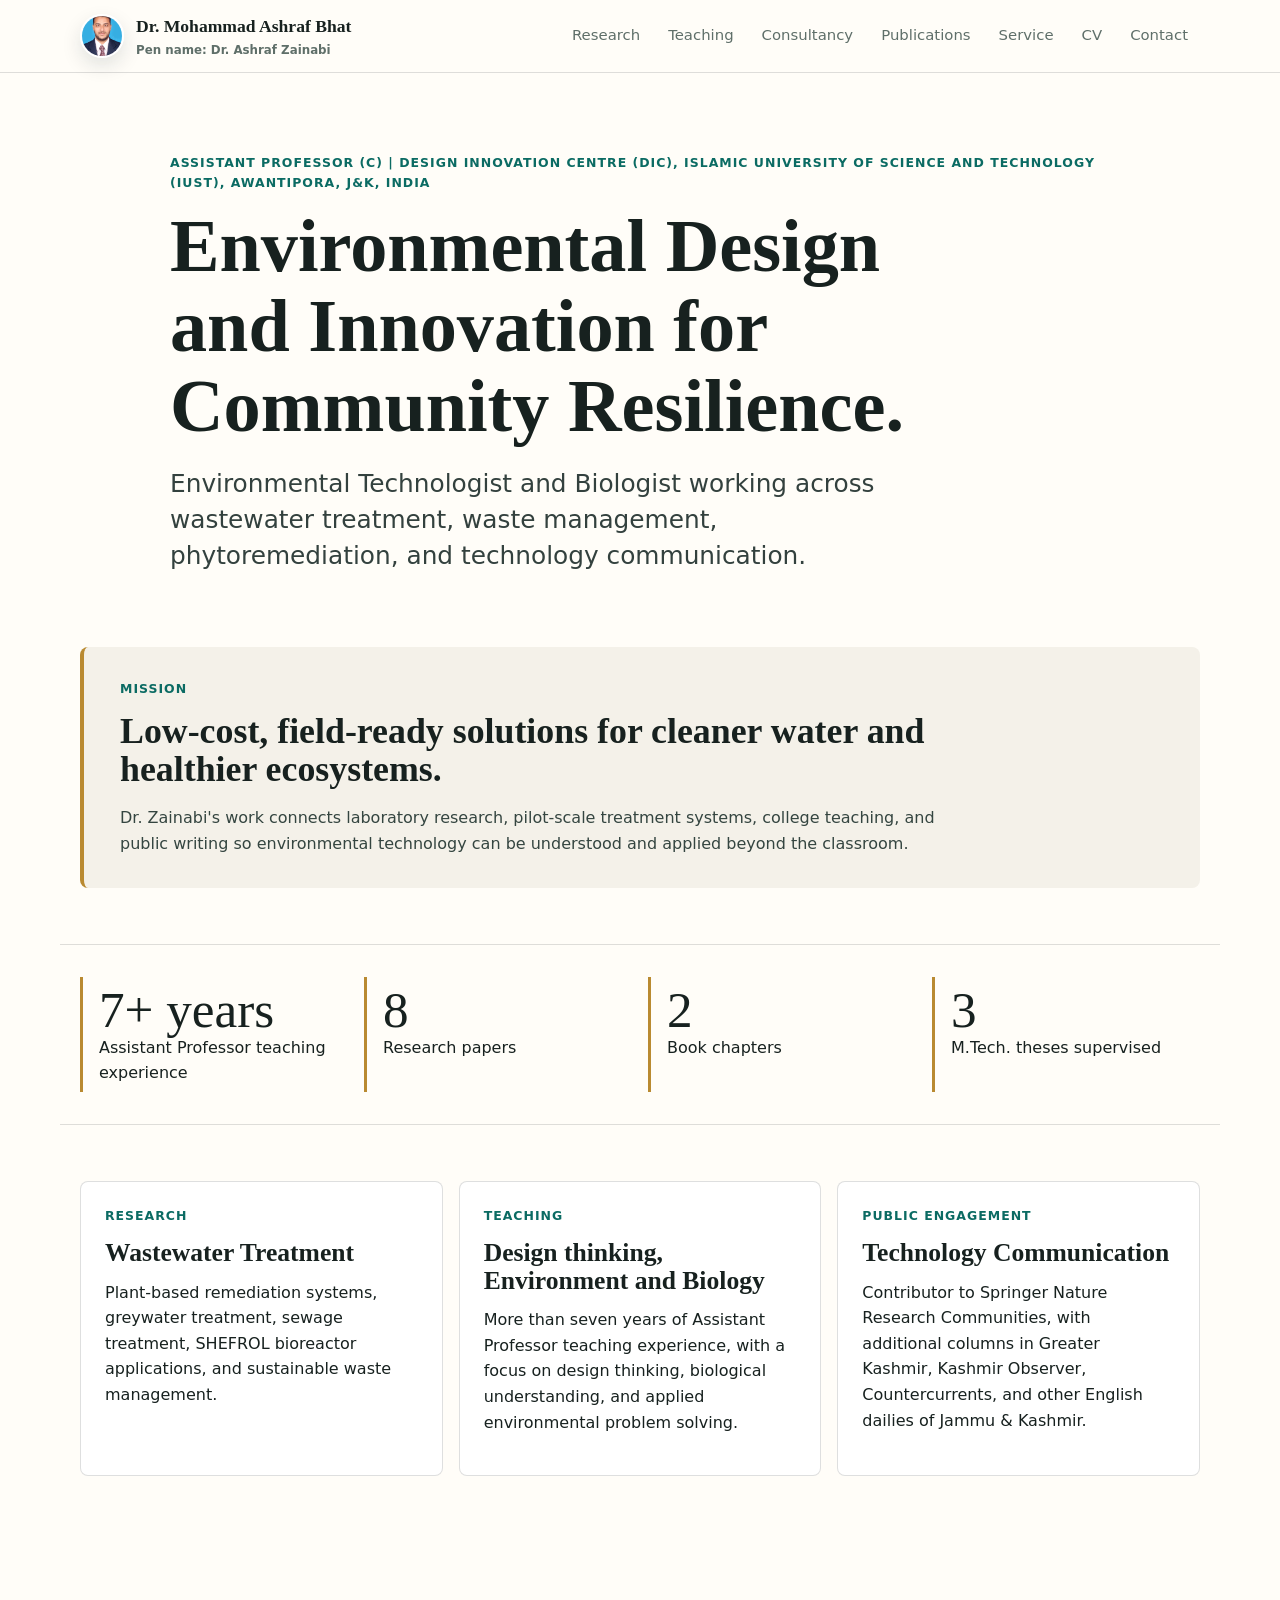
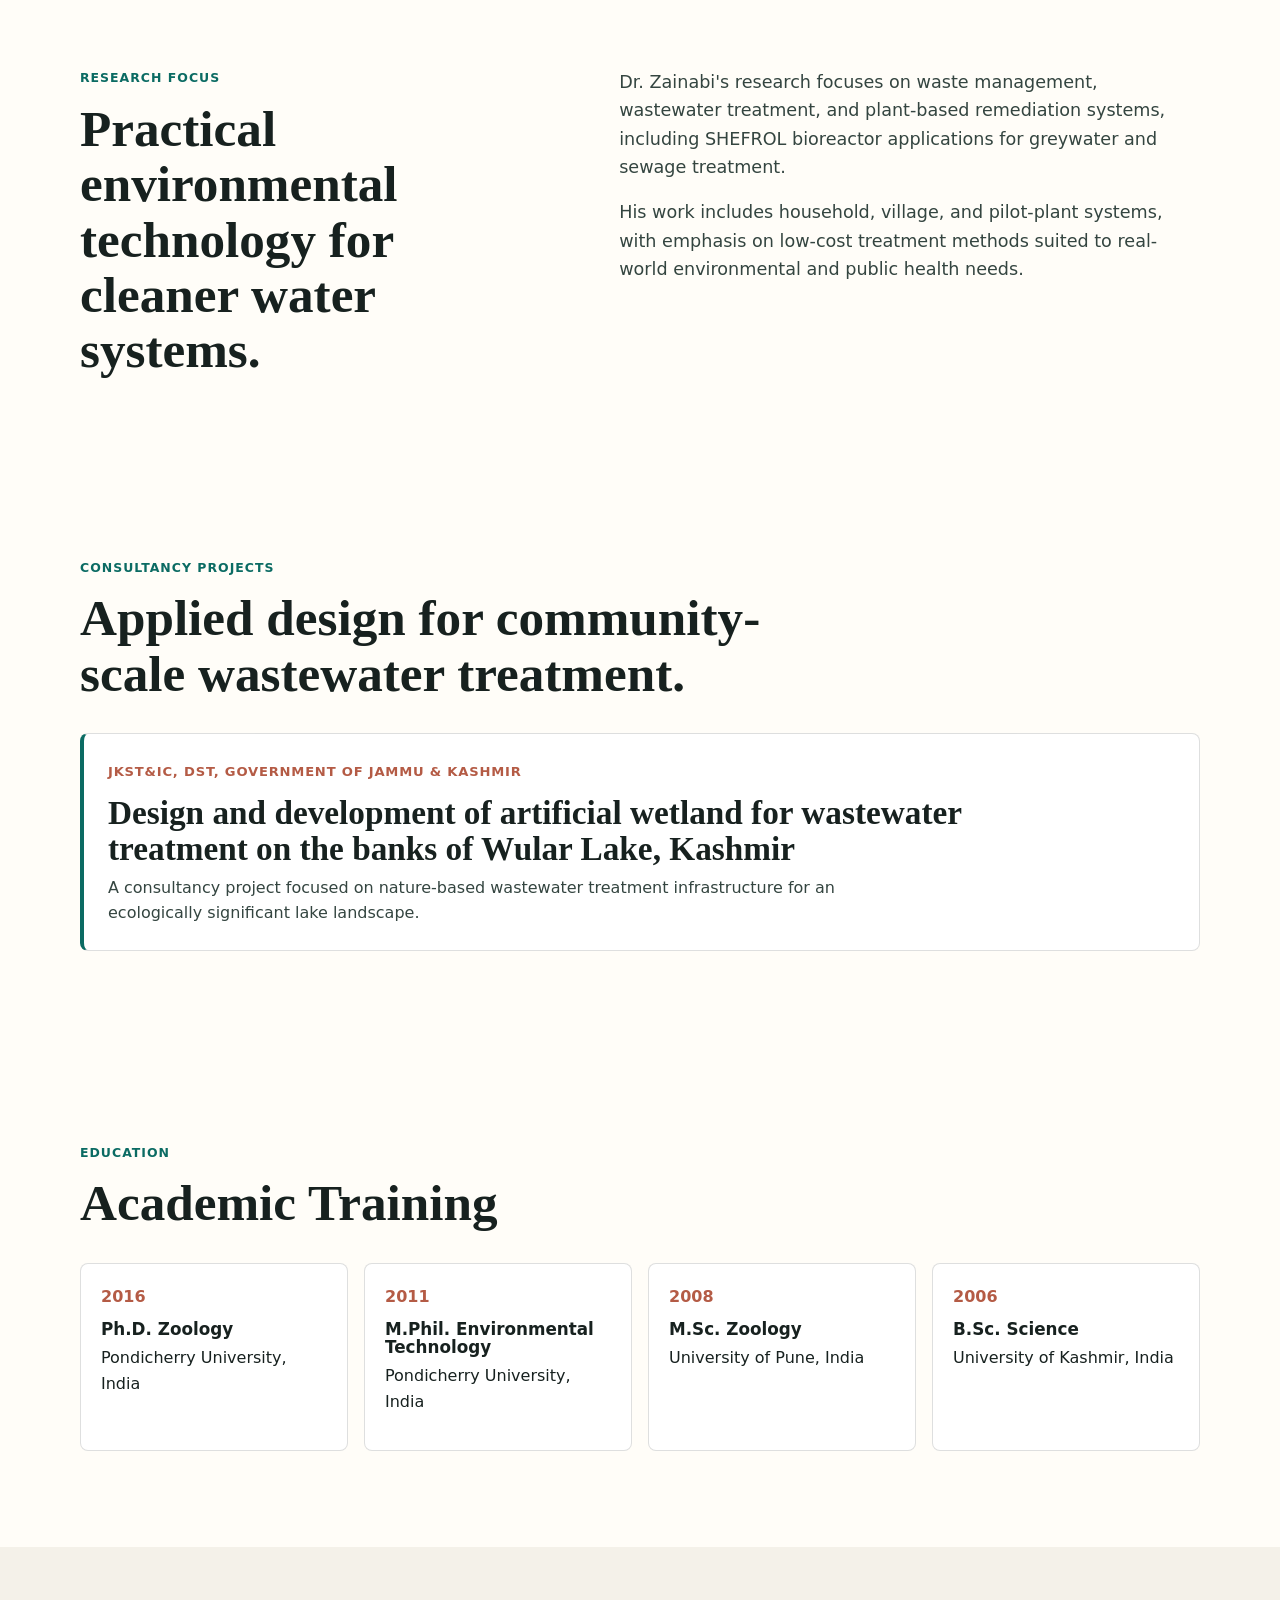
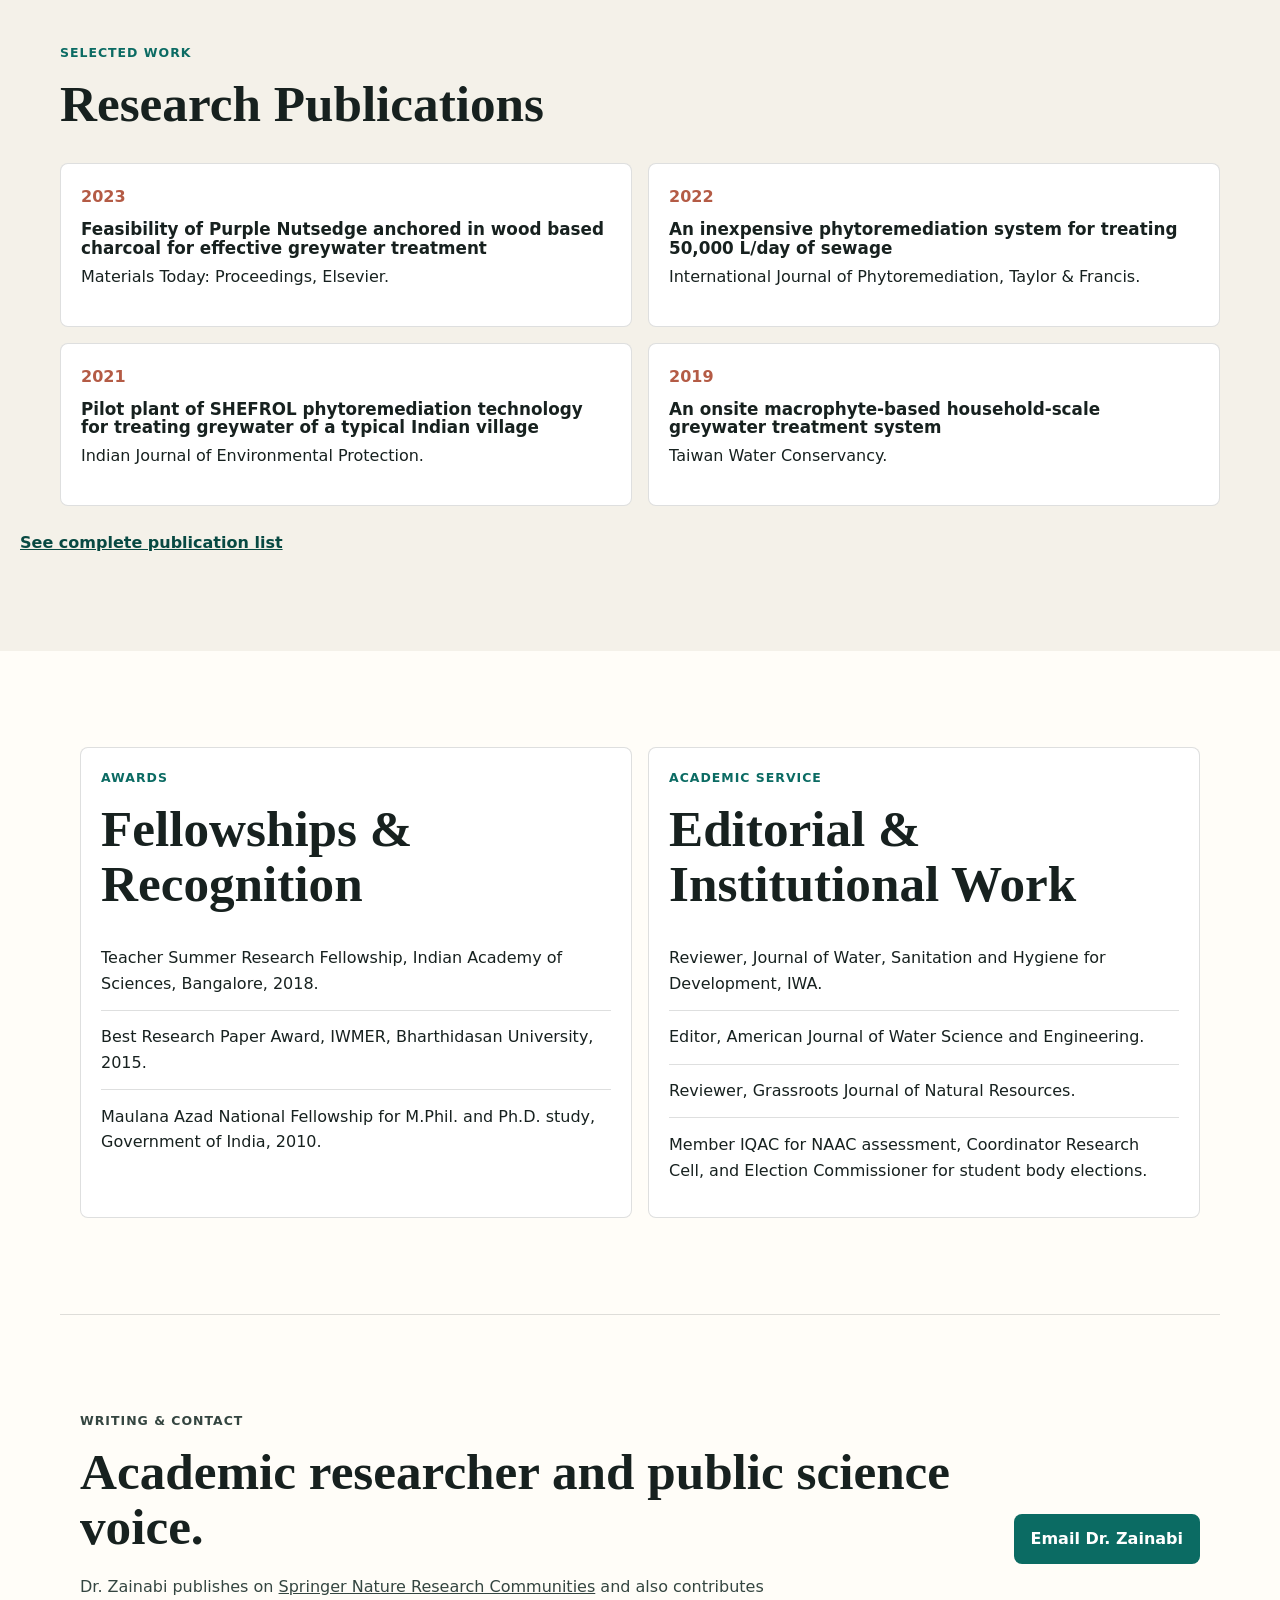
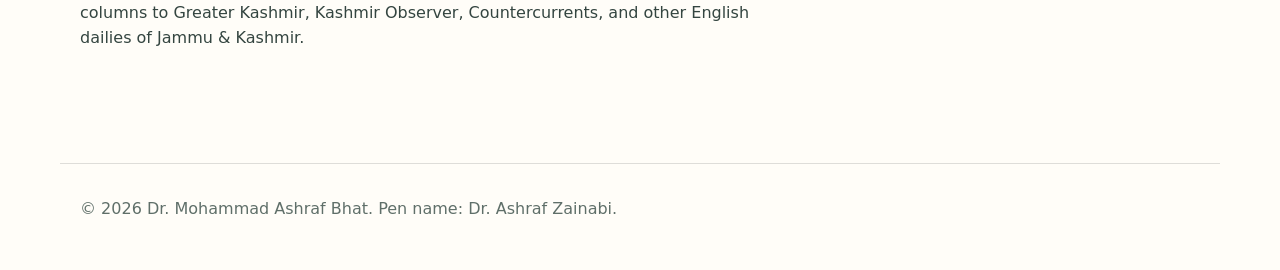
==== commit 0cd00899: "Update environmental technology profile" ====
--- a/index.html
+++ b/index.html
@@ -4,9 +4,9 @@
     <meta charset="utf-8">
     <meta name="viewport" content="width=device-width, initial-scale=1">
     <title>Dr. Mohammad Ashraf Bhat | Pen Name: Dr. Ashraf Zainabi</title>
-    <meta name="description" content="Academic profile of Dr. Mohammad Ashraf Bhat, known by the pen name Dr. Ashraf Zainabi, Assistant Professor and researcher in waste management, wastewater treatment, and phytoremediation.">
+    <meta name="description" content="Academic profile of Dr. Mohammad Ashraf Bhat, known by the pen name Dr. Ashraf Zainabi, Assistant Professor and researcher in environmental technology, wastewater treatment, and phytoremediation.">
     <meta property="og:title" content="Dr. Mohammad Ashraf Bhat">
-    <meta property="og:description" content="Assistant Professor, researcher, columnist, and environmental scientist focused on waste management and wastewater treatment.">
+    <meta property="og:description" content="Assistant Professor, researcher, columnist, and environmental technologist focused on waste management and wastewater treatment.">
     <meta property="og:image" content="assets/ashraf-zainabi-headshot.jpeg">
     <link rel="preload" href="assets/ashraf-zainabi-headshot.jpeg" as="image">
     <link rel="stylesheet" href="styles.css">
@@ -25,6 +25,7 @@
         <div class="nav-links">
           <a href="#research">Research</a>
           <a href="#teaching">Teaching</a>
+          <a href="#consultancy">Consultancy</a>
           <a href="#publications">Publications</a>
           <a href="#service">Service</a>
           <a href="cv.html">CV</a>
@@ -37,8 +38,8 @@
       <section class="hero section">
         <div class="hero-copy">
           <p class="eyebrow">Assistant Professor (C) | Design Innovation Centre (DIC), Islamic University of Science and Technology (IUST), Awantipora, J&amp;K, India</p>
-          <h1>Environmental science for resilient communities.</h1>
-          <p class="lead">Zoologist and environmental researcher working across wastewater treatment, waste management, phytoremediation, and science communication.</p>
+          <h1>Environmental Design and Innovation for Community Resilience.</h1>
+          <p class="lead">Environmental Technologist and Biologist working across wastewater treatment, waste management, phytoremediation, and technology communication.</p>
         </div>
       </section>
 
@@ -46,7 +47,7 @@
         <div class="mission-panel">
           <p class="eyebrow">Mission</p>
           <h2>Low-cost, field-ready solutions for cleaner water and healthier ecosystems.</h2>
-          <p>Dr. Zainabi's work connects laboratory research, pilot-scale treatment systems, college teaching, and public writing so environmental science can be understood and applied beyond the classroom.</p>
+          <p>Dr. Zainabi's work connects laboratory research, pilot-scale treatment systems, college teaching, and public writing so environmental technology can be understood and applied beyond the classroom.</p>
         </div>
       </section>
 
@@ -57,7 +58,7 @@
         </article>
         <article>
           <span class="metric">8</span>
-          <span>Scientific research papers</span>
+          <span>Research papers</span>
         </article>
         <article>
           <span class="metric">2</span>
@@ -77,25 +78,37 @@
         </article>
         <article id="teaching">
           <p class="eyebrow">Teaching</p>
-          <h2>Zoology & Environmental Science</h2>
-          <p>More than seven years of Assistant Professor teaching experience, with a focus on strengthening scientific thinking and applied environmental understanding.</p>
+          <h2>Design thinking, Environment and Biology</h2>
+          <p>More than seven years of Assistant Professor teaching experience, with a focus on design thinking, biological understanding, and applied environmental problem solving.</p>
         </article>
         <article>
           <p class="eyebrow">Public Engagement</p>
-          <h2>Science Communication</h2>
-          <p>Columns and public writing in Greater Kashmir, Kashmir Observer, Countercurrents, and other English dailies of Jammu & Kashmir.</p>
+          <h2>Technology Communication</h2>
+          <p>Contributor to Springer Nature Research Communities, with additional columns in Greater Kashmir, Kashmir Observer, Countercurrents, and other English dailies of Jammu & Kashmir.</p>
         </article>
       </section>
 
       <section id="research" class="section split">
         <div>
           <p class="eyebrow">Research Focus</p>
-          <h2>Practical environmental science for cleaner water systems.</h2>
+          <h2>Practical environmental technology for cleaner water systems.</h2>
         </div>
         <div class="text-stack">
           <p>Dr. Zainabi's research focuses on waste management, wastewater treatment, and plant-based remediation systems, including SHEFROL bioreactor applications for greywater and sewage treatment.</p>
           <p>His work includes household, village, and pilot-plant systems, with emphasis on low-cost treatment methods suited to real-world environmental and public health needs.</p>
         </div>
+      </section>
+
+      <section id="consultancy" class="section consultancy-section">
+        <div class="section-heading">
+          <p class="eyebrow">Consultancy Projects</p>
+          <h2>Applied design for community-scale wastewater treatment.</h2>
+        </div>
+        <article class="project-feature">
+          <span>JKST&amp;IC, DST, Government of Jammu &amp; Kashmir</span>
+          <h3>Design and development of artificial wetland for wastewater treatment on the banks of Wular Lake, Kashmir</h3>
+          <p>A consultancy project focused on nature-based wastewater treatment infrastructure for an ecologically significant lake landscape.</p>
+        </article>
       </section>
 
       <section class="section cards-section">
@@ -183,7 +196,7 @@
         <div>
           <p class="eyebrow">Writing & Contact</p>
           <h2>Academic researcher and public science voice.</h2>
-          <p>Dr. Zainabi contributes columns to Greater Kashmir, Kashmir Observer, Countercurrents, and other English dailies of Jammu & Kashmir.</p>
+          <p>Dr. Zainabi publishes on <a href="https://communities.springernature.com/users/dr-ashraf-zainabi">Springer Nature Research Communities</a> and also contributes columns to Greater Kashmir, Kashmir Observer, Countercurrents, and other English dailies of Jammu &amp; Kashmir.</p>
         </div>
         <div class="contact-actions">
           <a class="button primary" href="mailto:bhatashraf@gmail.com">Email Dr. Zainabi</a>
--- a/styles.css
+++ b/styles.css
@@ -273,6 +273,40 @@
   margin-bottom: 0.8rem;
 }
 
+.consultancy-section {
+  padding-top: 4rem;
+}
+
+.project-feature {
+  background: #fff;
+  border: 1px solid var(--line);
+  border-left: 4px solid var(--teal);
+  border-radius: var(--radius);
+  padding: 1.5rem;
+}
+
+.project-feature span {
+  color: var(--clay);
+  display: inline-block;
+  font-size: 0.82rem;
+  font-weight: 800;
+  letter-spacing: 0.06em;
+  margin-bottom: 0.85rem;
+  text-transform: uppercase;
+}
+
+.project-feature h3 {
+  font-family: Georgia, "Times New Roman", serif;
+  font-size: clamp(1.45rem, 2.6vw, 2.4rem);
+  max-width: 900px;
+}
+
+.project-feature p {
+  color: #344540;
+  margin-bottom: 0;
+  max-width: 820px;
+}
+
 .metrics {
   border-bottom: 1px solid var(--line);
   border-top: 1px solid var(--line);
